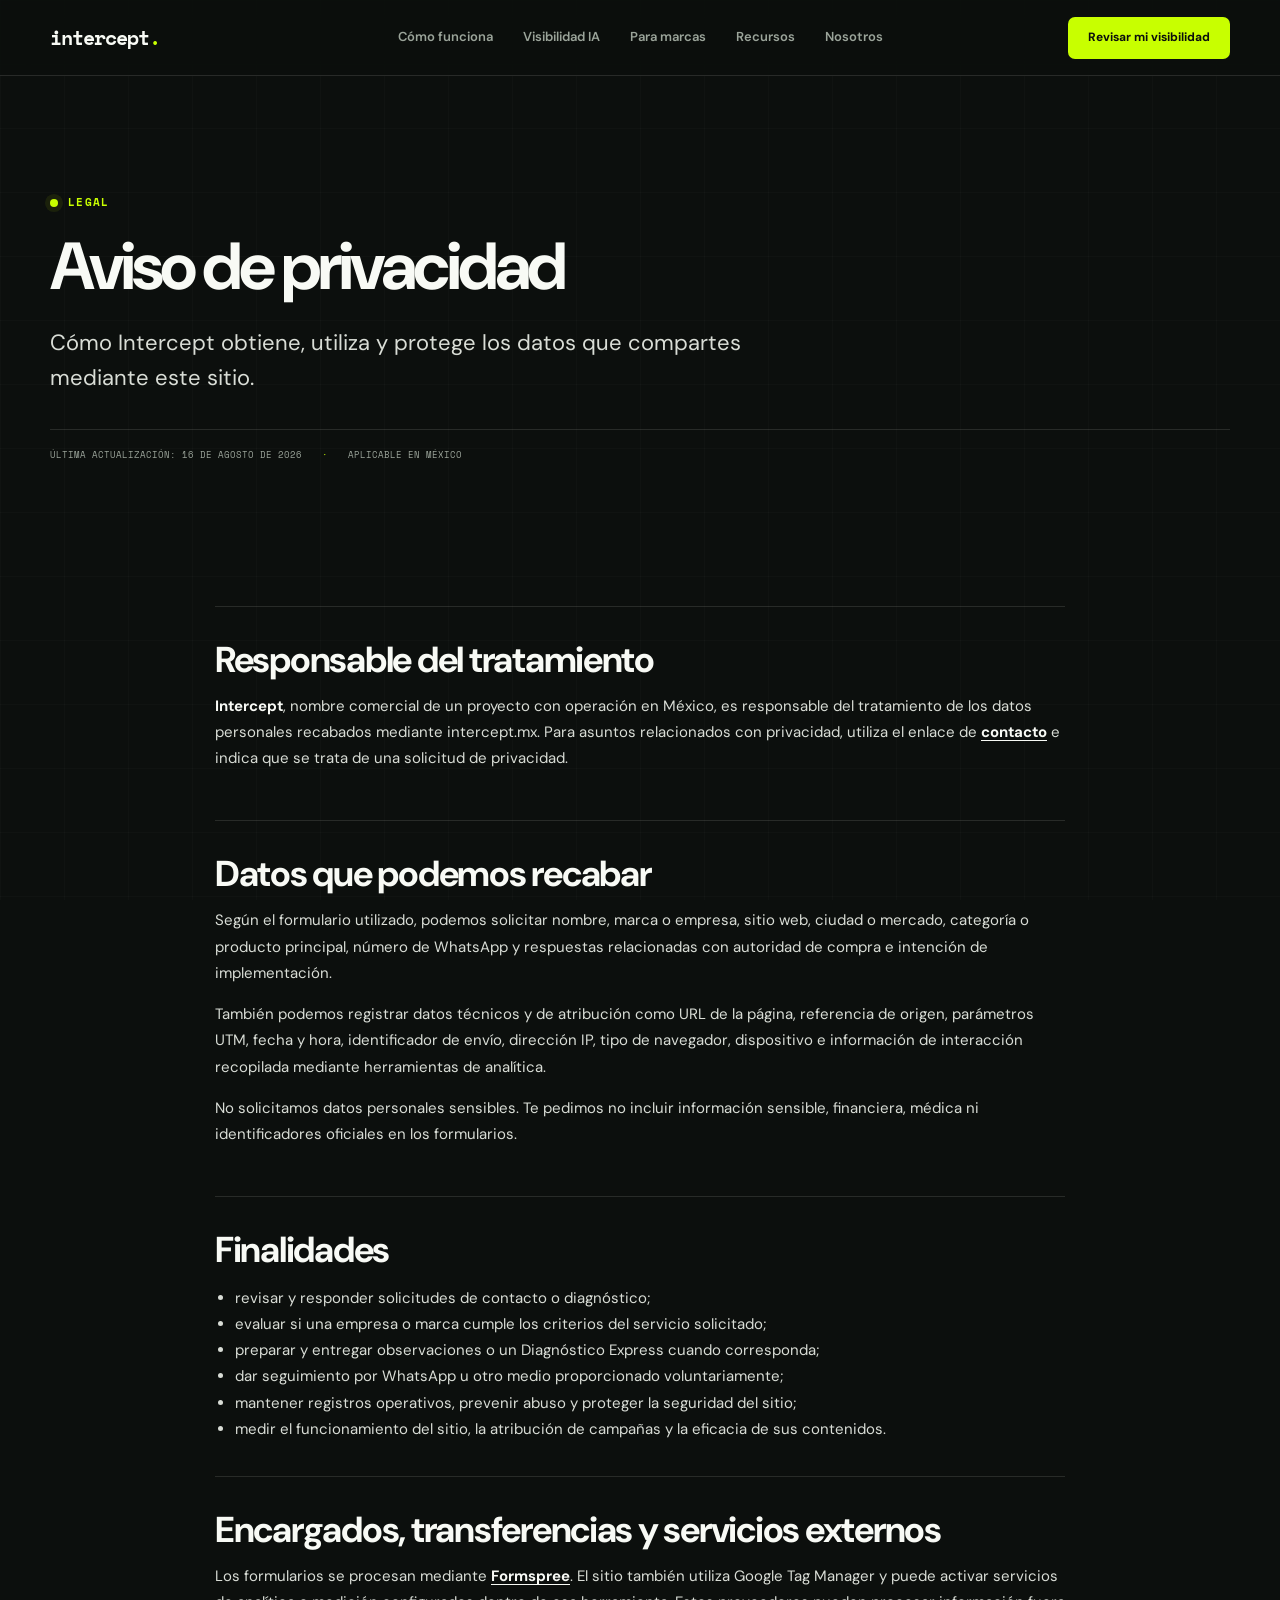
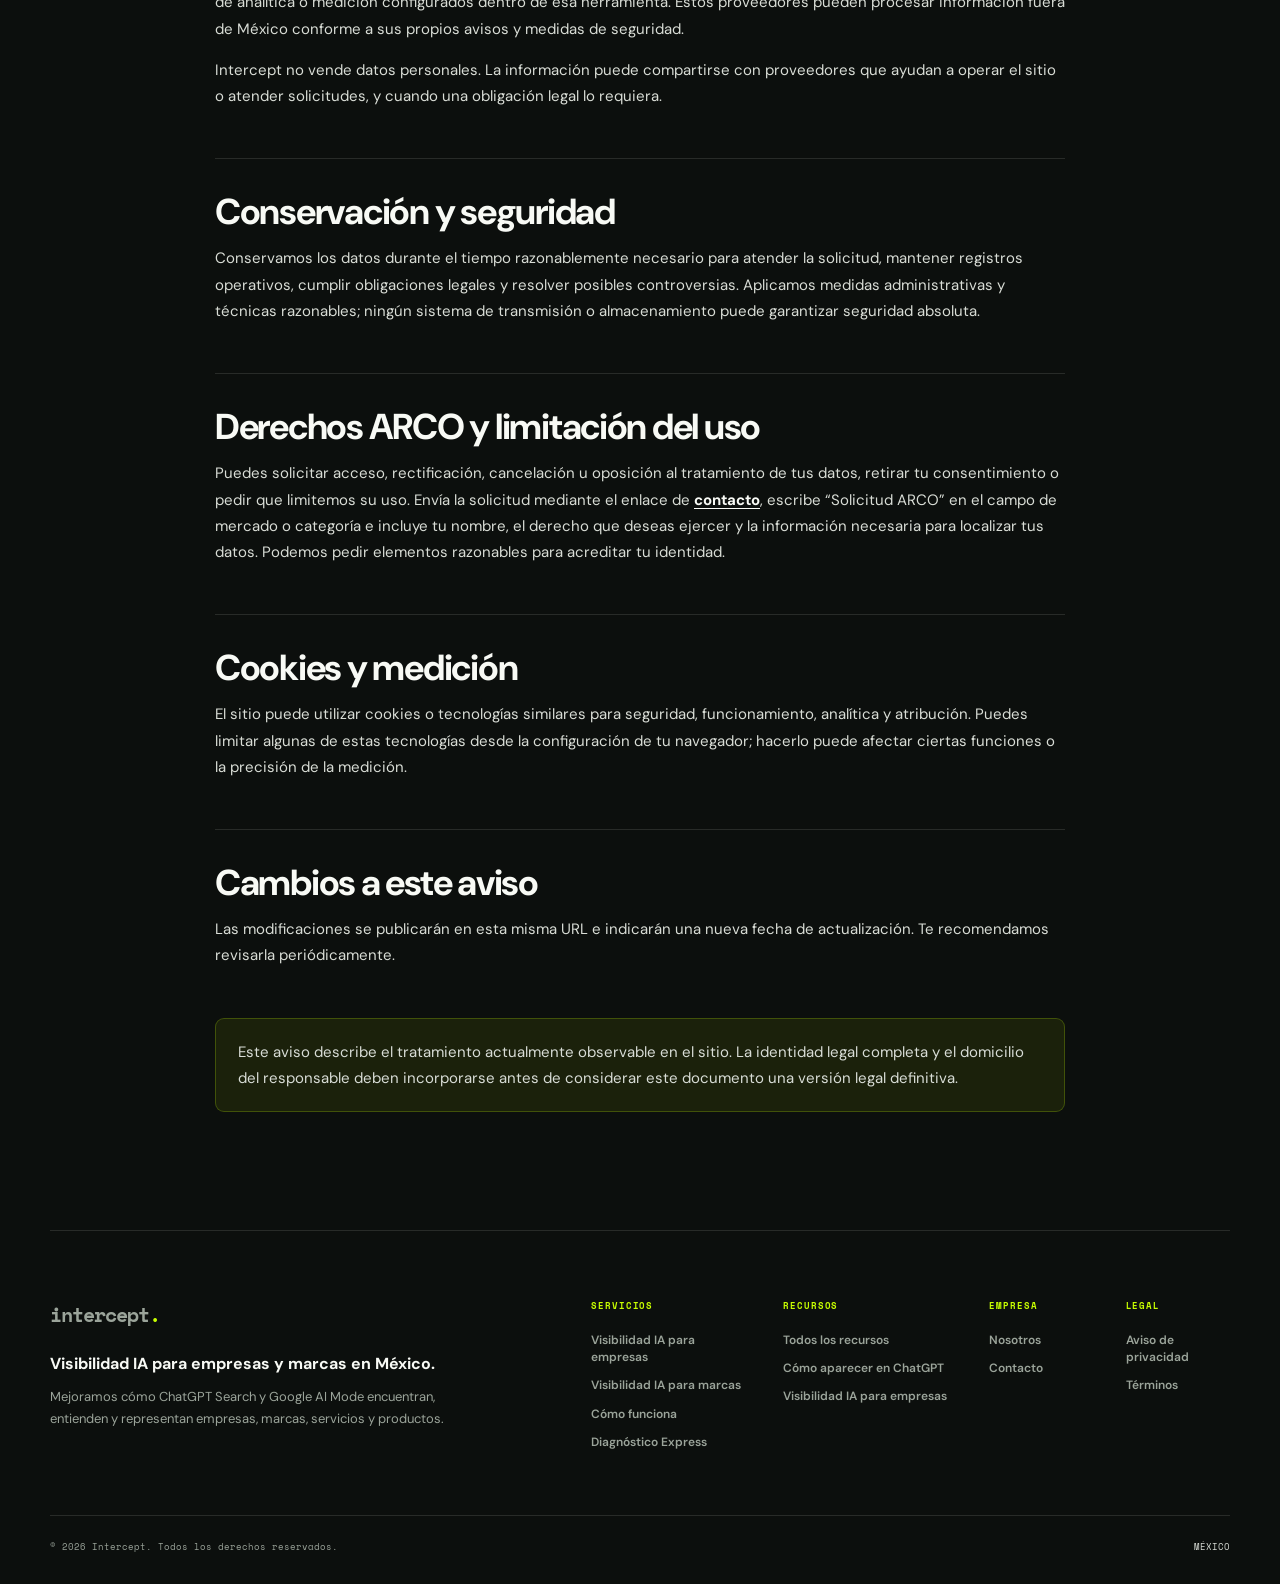
==== aviso-de-privacidad/index.html @ d2795ebd "Add Diagnóstico Express conversion flow" ====
<!doctype html>
<html lang="es-MX">
<head>
  <!-- Google Tag Manager -->
  <script>
    (function(w,d,s,l,i){w[l]=w[l]||[];w[l].push({'gtm.start':
    new Date().getTime(),event:'gtm.js'});var f=d.getElementsByTagName(s)[0],
    j=d.createElement(s),dl=l!='dataLayer'?'&l='+l:'';j.async=true;j.src=
    'https://www.googletagmanager.com/gtm.js?id='+i+dl;f.parentNode.insertBefore(j,f);
    })(window,document,'script','dataLayer','GTM-K83PTF3G');
  </script>
  <!-- End Google Tag Manager -->
  <meta charset="utf-8">
  <meta name="viewport" content="width=device-width, initial-scale=1">
  <meta name="theme-color" content="#0c0f0d">
  <meta name="description" content="Consulta el aviso de privacidad de Intercept y conoce cómo tratamos los datos enviados mediante este sitio web.">
  <meta name="robots" content="noindex,follow">
  <link rel="canonical" href="https://intercept.mx/aviso-de-privacidad/">
  <link rel="preconnect" href="https://fonts.googleapis.com">
  <link rel="preconnect" href="https://fonts.gstatic.com" crossorigin>
  <link href="https://fonts.googleapis.com/css2?family=DM+Sans:opsz,wght@9..40,400;9..40,500;9..40,600;9..40,700&amp;family=Space+Mono:wght@400;700&amp;display=swap" rel="stylesheet">
  <link rel="stylesheet" href="../styles.css">
  <link rel="stylesheet" href="../legal.css">
  <link rel="stylesheet" href="../footer.css">
  <title>Aviso de privacidad | Intercept</title>
</head>
<body>
  <noscript><iframe src="https://www.googletagmanager.com/ns.html?id=GTM-K83PTF3G" height="0" width="0" style="display:none;visibility:hidden"></iframe></noscript>
  <a class="skip-link" href="#contenido">Saltar al contenido</a>
  <header class="site-header" data-header>
    <a class="brand" href="/" aria-label="Intercept, ir al inicio">intercept<span>.</span></a>
    <nav class="site-nav" aria-label="Navegación principal"><a href="/como-funciona/">Cómo funciona</a><a href="/visibilidad-ia/">Visibilidad IA</a><a href="/visibilidad-ia-para-marcas/">Para marcas</a><a href="/recursos/">Recursos</a><a href="/nosotros/">Nosotros</a></nav>
    <a class="button button--accent button--small" href="/diagnostico-express/">Revisar mi visibilidad</a>
  </header>
  <main class="legal-main" id="contenido">
    <section class="section legal-hero">
      <p class="eyebrow"><span></span> Legal</p>
      <h1>Aviso de privacidad</h1>
      <p class="legal-hero__lead">Cómo Intercept obtiene, utiliza y protege los datos que compartes mediante este sitio.</p>
      <div class="legal-meta"><span>Última actualización: 16 de agosto de 2026</span><span>Aplicable en México</span></div>
    </section>
    <article class="section legal-body">
      <section>
        <h2>Responsable del tratamiento</h2>
        <p><strong>Intercept</strong>, nombre comercial de un proyecto con operación en México, es responsable del tratamiento de los datos personales recabados mediante intercept.mx. Para asuntos relacionados con privacidad, utiliza el enlace de <a href="/visibilidad-ia/#diagnostico-express">contacto</a> e indica que se trata de una solicitud de privacidad.</p>
      </section>
      <section>
        <h2>Datos que podemos recabar</h2>
        <p>Según el formulario utilizado, podemos solicitar nombre, marca o empresa, sitio web, ciudad o mercado, categoría o producto principal, número de WhatsApp y respuestas relacionadas con autoridad de compra e intención de implementación.</p>
        <p>También podemos registrar datos técnicos y de atribución como URL de la página, referencia de origen, parámetros UTM, fecha y hora, identificador de envío, dirección IP, tipo de navegador, dispositivo e información de interacción recopilada mediante herramientas de analítica.</p>
        <p>No solicitamos datos personales sensibles. Te pedimos no incluir información sensible, financiera, médica ni identificadores oficiales en los formularios.</p>
      </section>
      <section>
        <h2>Finalidades</h2>
        <ul>
          <li>revisar y responder solicitudes de contacto o diagnóstico;</li>
          <li>evaluar si una empresa o marca cumple los criterios del servicio solicitado;</li>
          <li>preparar y entregar observaciones o un Diagnóstico Express cuando corresponda;</li>
          <li>dar seguimiento por WhatsApp u otro medio proporcionado voluntariamente;</li>
          <li>mantener registros operativos, prevenir abuso y proteger la seguridad del sitio;</li>
          <li>medir el funcionamiento del sitio, la atribución de campañas y la eficacia de sus contenidos.</li>
        </ul>
      </section>
      <section>
        <h2>Encargados, transferencias y servicios externos</h2>
        <p>Los formularios se procesan mediante <a href="https://formspree.io/legal/privacy-policy/" target="_blank" rel="noopener">Formspree</a>. El sitio también utiliza Google Tag Manager y puede activar servicios de analítica o medición configurados dentro de esa herramienta. Estos proveedores pueden procesar información fuera de México conforme a sus propios avisos y medidas de seguridad.</p>
        <p>Intercept no vende datos personales. La información puede compartirse con proveedores que ayudan a operar el sitio o atender solicitudes, y cuando una obligación legal lo requiera.</p>
      </section>
      <section>
        <h2>Conservación y seguridad</h2>
        <p>Conservamos los datos durante el tiempo razonablemente necesario para atender la solicitud, mantener registros operativos, cumplir obligaciones legales y resolver posibles controversias. Aplicamos medidas administrativas y técnicas razonables; ningún sistema de transmisión o almacenamiento puede garantizar seguridad absoluta.</p>
      </section>
      <section>
        <h2>Derechos ARCO y limitación del uso</h2>
        <p>Puedes solicitar acceso, rectificación, cancelación u oposición al tratamiento de tus datos, retirar tu consentimiento o pedir que limitemos su uso. Envía la solicitud mediante el enlace de <a href="/visibilidad-ia/#diagnostico-express">contacto</a>, escribe “Solicitud ARCO” en el campo de mercado o categoría e incluye tu nombre, el derecho que deseas ejercer y la información necesaria para localizar tus datos. Podemos pedir elementos razonables para acreditar tu identidad.</p>
      </section>
      <section>
        <h2>Cookies y medición</h2>
        <p>El sitio puede utilizar cookies o tecnologías similares para seguridad, funcionamiento, analítica y atribución. Puedes limitar algunas de estas tecnologías desde la configuración de tu navegador; hacerlo puede afectar ciertas funciones o la precisión de la medición.</p>
      </section>
      <section>
        <h2>Cambios a este aviso</h2>
        <p>Las modificaciones se publicarán en esta misma URL e indicarán una nueva fecha de actualización. Te recomendamos revisarla periódicamente.</p>
      </section>
      <aside class="legal-callout"><p>Este aviso describe el tratamiento actualmente observable en el sitio. La identidad legal completa y el domicilio del responsable deben incorporarse antes de considerar este documento una versión legal definitiva.</p></aside>
    </article>
  </main>
  <footer class="global-footer">
    <div class="global-footer__main">
      <div class="global-footer__identity"><a class="brand" href="/" aria-label="Intercept, ir al inicio">intercept<span>.</span></a><strong>Visibilidad IA para empresas y marcas en México.</strong><p>Mejoramos cómo ChatGPT Search y Google AI Mode encuentran, entienden y representan empresas, marcas, servicios y productos.</p></div>
      <div class="global-footer__nav">
        <nav class="global-footer__group" aria-label="Servicios"><p>Servicios</p><a href="/visibilidad-ia/">Visibilidad IA para empresas</a><a href="/visibilidad-ia-para-marcas/">Visibilidad IA para marcas</a><a href="/como-funciona/">Cómo funciona</a><a href="/visibilidad-ia/#diagnostico-express">Diagnóstico Express</a></nav>
        <nav class="global-footer__group" aria-label="Recursos"><p>Recursos</p><a href="/recursos/">Todos los recursos</a><a href="/recursos/como-aparecer-en-chatgpt/">Cómo aparecer en ChatGPT</a><a href="/recursos/visibilidad-ia-para-empresas/">Visibilidad IA para empresas</a></nav>
        <nav class="global-footer__group" aria-label="Empresa"><p>Empresa</p><a href="/nosotros/">Nosotros</a><a href="/visibilidad-ia/#diagnostico-express">Contacto</a></nav>
        <nav class="global-footer__group" aria-label="Legal"><p>Legal</p><a href="/aviso-de-privacidad/" aria-current="page">Aviso de privacidad</a><a href="/terminos/">Términos</a></nav>
      </div>
    </div>
    <div class="global-footer__bottom"><p>© <span data-year>2026</span> Intercept. Todos los derechos reservados.</p><p class="global-footer__location">México</p></div>
  </footer>
  <script src="../script.js" defer></script>
</body>
</html>
---- styles.css ----
:root {
  --ink: #0c0f0d;
  --ink-soft: #111612;
  --panel: #171d18;
  --panel-raised: #1e261f;
  --paper: #f8faf5;
  --paper-dim: #d9ddd6;
  --paper-muted: #9ba49a;
  --acid: #c8ff00;
  --acid-hover: #d5ff38;
  --acid-wash: rgba(200, 255, 0, 0.08);
  --line: rgba(242, 244, 235, 0.12);
  --line-strong: rgba(242, 244, 235, 0.22);
  --font-sans: "DM Sans", system-ui, sans-serif;
  --font-mono: "Space Mono", ui-monospace, monospace;
  --container: 1180px;
  --radius: 16px;
}

*, *::before, *::after { box-sizing: border-box; }
html { scroll-behavior: smooth; scroll-padding-top: 90px; }
body { margin: 0; min-width: 320px; overflow-x: hidden; background: var(--ink); color: var(--paper); font-family: var(--font-sans); line-height: 1.6; }
body::before { position: fixed; z-index: -1; inset: 0; background-image: linear-gradient(rgba(255,255,255,.018) 1px, transparent 1px), linear-gradient(90deg, rgba(255,255,255,.018) 1px, transparent 1px); background-size: 64px 64px; content: ""; }
a { color: inherit; }
.skip-link { position: fixed; z-index: 1000; top: 12px; left: 12px; padding: 10px 14px; transform: translateY(-180%); border-radius: 6px; background: var(--acid); color: var(--ink); font-weight: 700; }
.skip-link:focus { transform: translateY(0); }
.site-header { position: sticky; z-index: 100; top: 0; display: grid; min-height: 76px; grid-template-columns: 1fr auto 1fr; align-items: center; gap: 28px; padding: 13px max(24px, calc((100vw - var(--container)) / 2)); border-bottom: 1px solid var(--line); background: rgba(12,15,13,.88); backdrop-filter: blur(18px); }
.brand { justify-self: start; font-family: var(--font-mono); font-size: 20px; font-weight: 700; letter-spacing: -.05em; text-decoration: none; }
.brand span { color: var(--acid); }
.site-nav { display: flex; align-items: center; gap: 30px; }
.site-nav a { color: var(--paper-muted); font-size: 13px; font-weight: 600; text-decoration: none; transition: color 160ms ease; }
.site-nav a:hover { color: var(--paper); }
.site-header > .button { justify-self: end; }
.section { width: min(var(--container), calc(100% - 48px)); margin: 0 auto; }
.hero { position: relative; display: grid; min-height: calc(100svh - 76px); grid-template-columns: minmax(0, 1.08fr) minmax(430px, .92fr); align-items: center; gap: clamp(52px, 7vw, 96px); padding-top: 80px; padding-bottom: 84px; }
.hero::before { position: absolute; z-index: -1; top: 2%; left: 48%; width: 540px; height: 540px; border-radius: 50%; background: radial-gradient(circle, rgba(200,255,0,.08), transparent 68%); content: ""; filter: blur(12px); }
.eyebrow { display: flex; align-items: center; gap: 10px; margin: 0 0 22px; color: var(--acid); font-family: var(--font-mono); font-size: 11px; font-weight: 700; letter-spacing: .12em; text-transform: uppercase; }
.eyebrow span { width: 8px; height: 8px; border-radius: 50%; background: var(--acid); box-shadow: 0 0 0 5px var(--acid-wash); }
h1 { max-width: 690px; margin: 0 0 26px; font-size: clamp(46px, 5.2vw, 72px); letter-spacing: -.06em; line-height: .98; text-wrap: balance; }
.hero__lead { max-width: 660px; margin: 0 0 34px; color: var(--paper-dim); font-size: clamp(18px, 1.7vw, 21px); line-height: 1.55; }
.hero__actions { display: flex; flex-wrap: wrap; gap: 12px; }
.button { display: inline-flex; min-height: 48px; align-items: center; justify-content: center; gap: 12px; padding: 12px 19px; border: 1px solid transparent; border-radius: 7px; font-size: 14px; font-weight: 700; line-height: 1.2; text-align: center; text-decoration: none; transition: transform 160ms ease, background-color 160ms ease, border-color 160ms ease; }
.button:hover { transform: translateY(-2px); }
.button--small { min-height: 42px; font-size: 12px; }
.button--large { min-height: 56px; padding: 15px 23px; }
.button--accent { background: var(--acid); color: var(--ink); }
.button--accent:hover { background: var(--acid-hover); }
.button--outline { border-color: var(--line-strong); color: var(--paper); }
.button--outline:hover { border-color: rgba(200,255,0,.52); }
.button:focus-visible, .site-nav a:focus-visible, .brand:focus-visible { outline: 3px solid var(--acid); outline-offset: 3px; }
.hero__meta { display: flex; flex-wrap: wrap; gap: 10px 18px; margin: 25px 0 0; color: var(--paper-muted); font-family: var(--font-mono); font-size: 11px; }
.hero__meta strong { color: var(--paper); }
.hero__meta span::before { margin-right: 18px; color: var(--acid); content: "·"; }
.ai-interface { position: relative; overflow: hidden; border: 1px solid var(--line-strong); border-radius: var(--radius); background: rgba(20,26,21,.96); box-shadow: 0 34px 90px rgba(0,0,0,.4); }
.ai-interface::after { position: absolute; inset: 0; border-radius: inherit; box-shadow: inset 0 1px 0 rgba(255,255,255,.04); content: ""; pointer-events: none; }
.ai-interface__bar, .ai-interface__footer { display: flex; align-items: center; border-color: var(--line); color: var(--paper-muted); font-family: var(--font-mono); font-size: 9px; letter-spacing: .08em; text-transform: uppercase; }
.ai-interface__bar { justify-content: space-between; padding: 15px 18px; border-bottom: 1px solid var(--line); }
.window-dots { display: flex; gap: 5px; }
.window-dots i { width: 6px; height: 6px; border-radius: 50%; background: #475048; }
.live-status { display: flex; align-items: center; gap: 6px; color: var(--acid); }
.live-status i { width: 6px; height: 6px; border-radius: 50%; background: var(--acid); animation: pulse 1.8s infinite; }
.ai-interface__body { padding: 22px; }
.query-row { display: grid; grid-template-columns: 34px 1fr; gap: 13px; align-items: start; padding: 17px; border: 1px solid var(--line); border-radius: 10px; background: #101411; }
.query-row p { margin: 0; color: var(--paper); font-size: 14px; font-weight: 500; line-height: 1.5; }
.query-icon { display: grid; width: 34px; height: 34px; place-items: center; border-radius: 50%; background: var(--acid); color: var(--ink); font-size: 20px; font-weight: 700; }
.thinking { display: flex; align-items: center; gap: 5px; min-height: 54px; padding: 0 4px; color: var(--paper-muted); }
.thinking span { width: 5px; height: 5px; border-radius: 50%; background: var(--acid); animation: dots 1.4s infinite; }
.thinking span:nth-child(2) { animation-delay: .15s; }
.thinking span:nth-child(3) { animation-delay: .3s; }
.thinking em { margin-left: 7px; font-family: var(--font-mono); font-size: 9px; font-style: normal; }
.answer-card { padding: 16px; border: 1px solid var(--line); border-radius: 10px; background: var(--panel-raised); }
.answer-label { margin: 0 0 12px; color: var(--paper-muted); font-family: var(--font-mono); font-size: 9px; letter-spacing: .1em; text-transform: uppercase; }
.business-result { display: grid; grid-template-columns: 24px 1fr auto; gap: 10px; align-items: center; padding: 12px 0; border-top: 1px solid var(--line); }
.business-result > span { color: var(--acid); font-family: var(--font-mono); font-size: 10px; }
.business-result strong, .business-result small { display: block; }
.business-result strong { font-size: 12px; }
.business-result small { margin-top: 2px; color: var(--paper-muted); font-size: 9px; }
.business-result b { padding: 4px 7px; border: 1px solid rgba(200,255,0,.22); border-radius: 4px; background: var(--acid-wash); color: var(--acid); font-family: var(--font-mono); font-size: 7px; letter-spacing: .04em; text-transform: uppercase; }
.business-result.is-muted { opacity: .46; }
.business-result.is-muted b { border-color: var(--line); background: transparent; color: var(--paper-muted); }
.ai-interface__footer { gap: 16px; padding: 13px 18px; border-top: 1px solid var(--line); }
.ai-interface__footer .scan-line { margin-left: auto; color: var(--acid); }
.site-footer { display: flex; width: min(var(--container), calc(100% - 48px)); align-items: center; justify-content: space-between; gap: 24px; margin: 0 auto; padding: 28px 0; border-top: 1px solid var(--line); color: var(--paper-muted); font-size: 12px; }
@keyframes pulse { 50% { opacity: .25; } }
@keyframes dots { 0%, 70%, 100% { transform: translateY(0); opacity: .35; } 35% { transform: translateY(-3px); opacity: 1; } }
@media (prefers-reduced-motion: reduce) { *, *::before, *::after { scroll-behavior: auto !important; animation-duration: .01ms !important; animation-iteration-count: 1 !important; } }
@media (max-width: 900px) { .site-header { grid-template-columns: 1fr auto; } .site-nav { display: none; } .hero { min-height: auto; grid-template-columns: 1fr; gap: 54px; padding-top: 68px; } .ai-interface { width: min(100%, 580px); } }
@media (max-width: 600px) { .site-header { min-height: 68px; padding-inline: 18px; } .site-header > .button { padding-inline: 12px; font-size: 10px; } .section { width: min(100% - 32px, var(--container)); } .hero { padding-top: 52px; padding-bottom: 64px; } h1 { font-size: clamp(42px, 13vw, 58px); } .hero__lead { font-size: 17px; } .hero__actions { display: grid; } .hero__actions .button { width: 100%; } .hero__meta { display: grid; gap: 7px; } .hero__meta span::before { margin-right: 10px; } .ai-interface__body { padding: 14px; } .business-result { grid-template-columns: 20px 1fr; } .business-result b { display: none; } .ai-interface__footer span:nth-child(2) { display: none; } .site-footer { width: calc(100% - 32px); align-items: flex-start; flex-direction: column; } }
@media (max-width: 600px) { .hero::before { left: 0; width: 340px; height: 340px; } }

/* Shared section system */
p, h2, h3, figure { margin-top: 0; }
h2, h3 { text-wrap: balance; }
h2 { margin-bottom: 22px; font-size: clamp(36px, 4.4vw, 60px); letter-spacing: -.055em; line-height: 1.03; }
h3 { margin-bottom: 12px; font-size: clamp(20px, 2vw, 27px); letter-spacing: -.035em; line-height: 1.12; }
strong { color: var(--paper); }
.site-header { transition: background-color 180ms ease, border-color 180ms ease; }
.site-header.is-scrolled { border-color: var(--line-strong); background: rgba(12,15,13,.97); }
.section:not(.hero) { position: relative; padding-top: 118px; padding-bottom: 118px; }
.section--border::before { position: absolute; z-index: -1; inset: 0 50%; width: 100vw; transform: translateX(-50%); border-top: 1px solid var(--line); border-bottom: 1px solid var(--line); background: var(--ink-soft); content: ""; }
.section-heading { max-width: 790px; margin-bottom: 56px; }
.section-heading > p:not(.kicker) { max-width: 700px; margin-bottom: 0; color: var(--paper-dim); font-size: 18px; line-height: 1.65; }
.section-heading--split { display: grid; max-width: none; grid-template-columns: minmax(0, 1.35fr) minmax(320px, .65fr); align-items: end; gap: clamp(48px, 9vw, 130px); }
.section-heading--split > p { padding-bottom: 8px; }
.kicker, .case-label, .interface-label { margin-bottom: 16px; color: var(--acid); font-family: var(--font-mono); font-size: 10px; font-weight: 700; letter-spacing: .12em; text-transform: uppercase; }
.section-note { display: flex; align-items: center; gap: 12px; margin: 30px 0 0; color: var(--paper-muted); font-family: var(--font-mono); font-size: 10px; }
.section-note span { color: var(--acid); font-size: 16px; }

/* Hero demo motion */
.typing-cursor { display: none; width: 1px; height: 18px; align-self: center; background: var(--acid); }
.ai-interface.is-animating .typing-cursor { display: block; animation: cursor 750ms step-end infinite; }
.ai-interface.is-animating .answer-card { visibility: hidden; opacity: 0; transform: translateY(8px); }
.ai-interface.is-typing .thinking { visibility: hidden; }
.ai-interface.is-complete .typing-cursor { display: none; }
.ai-interface.is-complete .thinking { visibility: hidden; }
.ai-interface.is-complete .answer-card { visibility: visible; opacity: 1; transform: none; transition: opacity 320ms ease, transform 320ms ease; }
.query-row { grid-template-columns: 34px 1fr auto; }
@keyframes cursor { 50% { opacity: 0; } }

/* Problem */
.problem-visual { display: grid; grid-template-columns: .84fr 1.16fr; gap: 18px; }
.prompt-cloud, .visibility-panel { min-height: 390px; border: 1px solid var(--line); border-radius: var(--radius); background: var(--panel); }
.prompt-cloud { display: flex; align-content: center; align-items: flex-start; flex-wrap: wrap; gap: 9px; padding: clamp(28px, 4vw, 50px); }
.prompt-cloud .interface-label { width: 100%; margin-bottom: 23px; }
.prompt-cloud > span { padding: 11px 13px; border: 1px solid var(--line-strong); border-radius: 7px; background: #101411; color: var(--paper-dim); font-size: 13px; line-height: 1.35; }
.prompt-cloud > span:nth-of-type(2), .prompt-cloud > span:nth-of-type(4) { border-color: rgba(200,255,0,.24); background: var(--acid-wash); color: var(--paper); }
.visibility-panel { overflow: hidden; }
.visibility-panel__header { display: flex; align-items: center; justify-content: space-between; gap: 20px; padding: 18px 22px; border-bottom: 1px solid var(--line); color: var(--paper-muted); font-family: var(--font-mono); font-size: 9px; letter-spacing: .08em; text-transform: uppercase; }
.visibility-panel__header span:last-child { color: var(--acid); }
.visibility-row { display: grid; min-height: 105px; grid-template-columns: 12px minmax(110px,.55fr) 1fr auto; align-items: center; gap: 18px; padding: 22px; border-bottom: 1px solid var(--line); }
.visibility-row:last-child { border-bottom: 0; }
.visibility-row strong { font-size: 15px; }
.visibility-row p { margin: 0; color: var(--paper-muted); font-size: 13px; }
.visibility-row small { color: var(--paper-muted); font-family: var(--font-mono); font-size: 9px; }
.signal { width: 8px; height: 8px; border-radius: 50%; }
.signal--off { background: #ff786b; box-shadow: 0 0 0 5px rgba(255,120,107,.08); }
.signal--warn { background: #f7c45b; box-shadow: 0 0 0 5px rgba(247,196,91,.08); }
.signal--on { background: var(--acid); box-shadow: 0 0 0 5px var(--acid-wash); }

/* Solutions */
.solutions-section { padding-top: 104px !important; }
.solution-grid { display: grid; grid-template-columns: repeat(2, minmax(0, 1fr)); gap: 18px; }
.solution-card { position: relative; display: flex; min-height: 560px; flex-direction: column; overflow: hidden; padding: clamp(28px, 4vw, 46px); border: 1px solid var(--line-strong); border-radius: var(--radius); background: var(--panel); box-shadow: 0 18px 55px rgba(0,0,0,.18); }
.solution-card::after { position: absolute; z-index: 0; right: -130px; bottom: -160px; width: 360px; height: 360px; border-radius: 50%; background: radial-gradient(circle, rgba(200,255,0,.055), transparent 68%); content: ""; pointer-events: none; }
.solution-card--brands { background: linear-gradient(145deg, rgba(200,255,0,.035), transparent 42%), var(--panel); }
.solution-card > * { position: relative; z-index: 1; }
.solution-card__top { display: flex; align-items: center; justify-content: space-between; gap: 20px; margin-bottom: 58px; padding-bottom: 18px; border-bottom: 1px solid var(--line); color: var(--acid); font-family: var(--font-mono); font-size: 9px; letter-spacing: .1em; text-transform: uppercase; }
.solution-card__top p { margin: 0; }
.solution-card h3 { max-width: 500px; font-size: clamp(25px, 2.8vw, 36px); }
.solution-card > p { max-width: 530px; margin-bottom: 25px; color: var(--paper-dim); font-size: 14px; }
.solution-card ul { display: flex; flex-wrap: wrap; gap: 8px; margin: 0 0 32px; padding: 0; list-style: none; }
.solution-card li { padding: 7px 10px; border: 1px solid var(--line); border-radius: 5px; background: #101411; color: var(--paper-muted); font-family: var(--font-mono); font-size: 9px; }
.solution-card .button { width: fit-content; margin-top: auto; }

/* Method */
.method-section .section-heading { max-width: 800px; }
.process-grid { display: grid; grid-template-columns: repeat(4, 1fr); margin: 0; padding: 0; list-style: none; }
.process-card { min-height: 280px; padding: 0 26px 10px; border-left: 1px solid var(--line); }
.process-card:first-child { padding-left: 0; border-left: 0; }
.process-card:last-child { padding-right: 0; }
.process-card > div { display: flex; align-items: center; height: 42px; margin-bottom: 40px; }
.process-card > div span { display: grid; flex: none; width: 42px; height: 42px; place-items: center; border: 1px solid var(--acid); border-radius: 50%; color: var(--acid); font-family: var(--font-mono); font-size: 10px; }
.process-card > div i { width: calc(100% + 26px); height: 1px; margin-left: 12px; background: linear-gradient(90deg, var(--acid), var(--line)); }
.process-card h3 { font-size: 23px; }
.process-card p { margin: 0; color: var(--paper-muted); font-size: 14px; }

/* Offer */
.offer-section::after { position: absolute; z-index: -1; top: 0; right: 50%; width: 100vw; height: 100%; transform: translateX(50%); background: radial-gradient(circle at 20% 50%, rgba(200,255,0,.055), transparent 34%); content: ""; }
.offer-shell { display: grid; grid-template-columns: minmax(330px,.78fr) minmax(480px,1.22fr); gap: clamp(50px, 9vw, 120px); }
.offer-intro { align-self: start; }
.offer-intro h2 { font-size: clamp(47px, 5.5vw, 72px); }
.offer-intro > p:not(.kicker):not(.offer-duration) { max-width: 500px; color: var(--paper-dim); font-size: 17px; }
.offer-price { display: flex; align-items: end; gap: 13px; margin: 38px 0 4px; }
.offer-price strong { font-size: clamp(45px, 5vw, 66px); letter-spacing: -.06em; line-height: 1; }
.offer-price span { padding-bottom: 8px; color: var(--paper-muted); font-family: var(--font-mono); font-size: 10px; }
.offer-duration { margin-bottom: 30px; color: var(--paper-muted); font-family: var(--font-mono); font-size: 10px; }
.offer-duration span { color: var(--paper); font-weight: 700; }
.deliverables { overflow: hidden; border: 1px solid var(--line-strong); border-radius: var(--radius); background: rgba(23,29,24,.88); }
.deliverables__top { display: flex; align-items: center; justify-content: space-between; padding: 17px 21px; border-bottom: 1px solid var(--line); font-family: var(--font-mono); font-size: 9px; letter-spacing: .1em; text-transform: uppercase; }
.deliverables__top p { margin: 0; color: var(--paper-muted); }
.deliverables__top span { color: var(--acid); }
.deliverables ul { margin: 0; padding: 0 22px; list-style: none; }
.deliverables li { display: grid; grid-template-columns: 30px 1fr; gap: 12px; padding: 18px 0; border-bottom: 1px solid var(--line); }
.deliverables li > span { color: var(--acid); font-family: var(--font-mono); font-size: 9px; }
.deliverables li strong, .deliverables li small { display: block; }
.deliverables li strong { margin-bottom: 3px; font-size: 14px; }
.deliverables li small { color: var(--paper-muted); font-size: 11px; line-height: 1.5; }
.retest-note { display: flex; gap: 13px; align-items: center; padding: 18px 22px; background: var(--acid-wash); }
.retest-note > span { display: grid; flex: none; width: 25px; height: 25px; place-items: center; border: 1px solid rgba(200,255,0,.35); border-radius: 50%; color: var(--acid); }
.retest-note p { margin: 0; color: var(--paper-dim); font-size: 11px; }
.boundary-note { max-width: 950px; margin: 30px auto 0; color: var(--paper-muted); font-family: var(--font-mono); font-size: 10px; line-height: 1.7; text-align: center; }

/* Case studies */
.case-list { display: grid; gap: 88px; }
.case-study { display: grid; gap: 0; }
.case-study__visual { overflow: hidden; margin: 0; border: 1px solid var(--line-strong); border-bottom: 0; border-radius: var(--radius) var(--radius) 0 0; background: var(--panel); box-shadow: 0 24px 60px rgba(0,0,0,.22); }
.case-study__image-link { display: block; overflow: hidden; background: #fff; cursor: zoom-in; }
.case-study__image-link:focus-visible { position: relative; z-index: 1; outline: 3px solid var(--acid); outline-offset: -5px; }
.case-study__visual img { display: block; width: 100%; height: auto; transition: transform 300ms ease; }
.case-study__image-link:hover img { transform: scale(1.008); }
.case-study__visual figcaption { display: flex; align-items: center; gap: 12px; padding: 15px 18px; color: var(--paper-muted); font-family: var(--font-mono); font-size: 9px; text-transform: uppercase; }
.case-study__visual figcaption span { color: var(--acid); }
.case-study__copy { display: grid; grid-template-columns: repeat(3, 1fr); border-right: 1px solid var(--line); border-bottom: 1px solid var(--line); border-left: 1px solid var(--line); border-radius: 0 0 var(--radius) var(--radius); }
.case-study__copy > div { min-height: 180px; padding: 25px 28px; border-right: 1px solid var(--line); }
.case-study__copy > div:last-child { border-right: 0; }
.case-study__copy p:last-child { margin: 0; color: var(--paper-dim); font-size: 14px; }
.case-label { margin-bottom: 7px; font-size: 9px; }

/* Principles */
.principles-grid { display: grid; grid-template-columns: repeat(3,1fr); border-top: 1px solid var(--line); border-left: 1px solid var(--line); }
.principles-grid article { min-height: 210px; padding: 28px; border-right: 1px solid var(--line); border-bottom: 1px solid var(--line); }
.principles-grid span { color: var(--acid); font-family: var(--font-mono); font-size: 9px; }
.principles-grid h3 { margin-top: 32px; font-size: 20px; }
.principles-grid p { margin: 0; color: var(--paper-muted); font-size: 13px; }

/* Fit */
.fit-layout { display: grid; grid-template-columns: minmax(0,.92fr) minmax(430px,1.08fr); gap: clamp(55px, 10vw, 130px); }
.fit-layout .section-heading { margin-bottom: 0; }
.fit-check { display: flex; gap: 13px; margin-top: 30px; padding: 18px; border: 1px solid rgba(200,255,0,.2); border-radius: 9px; background: var(--acid-wash); }
.fit-check > span { color: var(--acid); }
.fit-check p { margin: 0; color: var(--paper-dim); font-size: 12px; }
.industry-list { border-top: 1px solid var(--line-strong); }
.industry-list > span { display: flex; min-height: 65px; align-items: center; justify-content: space-between; gap: 20px; border-bottom: 1px solid var(--line); color: var(--paper-dim); font-size: 17px; }
.industry-list i { color: var(--acid); font-family: var(--font-mono); font-size: 9px; font-style: normal; }
.industry-route { display: flex; min-height: 82px; align-items: center; justify-content: space-between; gap: 20px; padding: 14px 0; border-bottom: 1px solid var(--line); color: var(--acid); font-size: 13px; font-weight: 700; line-height: 1.4; text-decoration: none; }
.industry-route:hover { color: var(--paper); }
.industry-route:focus-visible { outline: 3px solid var(--acid); outline-offset: 4px; }

/* FAQ */
.faq-layout { display: grid; grid-template-columns: minmax(0,.7fr) minmax(480px,1.3fr); gap: clamp(60px, 10vw, 140px); }
.faq-layout .section-heading { position: sticky; top: 120px; align-self: start; margin: 0; }
.faq-list { border-top: 1px solid var(--line-strong); }
.faq-list details { border-bottom: 1px solid var(--line); }
.faq-list summary { display: flex; min-height: 83px; align-items: center; justify-content: space-between; gap: 30px; padding: 20px 0; cursor: pointer; font-size: 16px; font-weight: 600; list-style: none; }
.faq-list summary::-webkit-details-marker { display: none; }
.faq-list summary span { display: grid; flex: none; width: 27px; height: 27px; place-items: center; border: 1px solid var(--line-strong); border-radius: 50%; color: var(--acid); font-family: var(--font-mono); font-size: 13px; transition: transform 180ms ease; }
.faq-list details[open] summary span { transform: rotate(45deg); }
.faq-list details > div { padding: 0 50px 24px 0; }
.faq-list details p { margin: 0; color: var(--paper-muted); font-size: 14px; }
.faq-list summary:focus-visible { outline: 3px solid var(--acid); outline-offset: 4px; }

/* Closing */
.final-cta { position: relative; display: grid; min-height: 590px; place-items: center; overflow: hidden; border-top: 1px solid rgba(12,15,13,.15); background: var(--acid); color: var(--ink); text-align: center; }
.final-cta__grid { position: absolute; inset: 0; opacity: .12; background-image: linear-gradient(var(--ink) 1px, transparent 1px), linear-gradient(90deg, var(--ink) 1px, transparent 1px); background-size: 64px 64px; mask-image: linear-gradient(to bottom, transparent, black 20%, black 80%, transparent); }
.final-cta__content { position: relative; width: min(850px, calc(100% - 40px)); padding: 100px 0; }
.final-cta .kicker { color: var(--ink); }
.final-cta h2 { margin-inline: auto; font-size: clamp(44px, 6vw, 76px); }
.final-cta p:not(.kicker) { max-width: 620px; margin: 0 auto 29px; font-size: 18px; }
.button--dark { background: var(--ink); color: var(--paper); }
.button--dark:hover { background: #202621; }
.final-cta small { display: block; margin-top: 17px; font-family: var(--font-mono); font-size: 9px; }

/* Progressive reveal */
.reveal { transition: opacity 500ms ease, transform 500ms ease; }
.js .reveal:not(.is-visible) { opacity: 0; transform: translateY(22px); }

@media (max-width: 1000px) {
  .section-heading--split { grid-template-columns: 1fr; align-items: start; gap: 15px; }
  .problem-visual, .offer-shell, .fit-layout, .faq-layout { grid-template-columns: 1fr; }
  .prompt-cloud, .visibility-panel { min-height: auto; }
  .process-grid { grid-template-columns: repeat(2,1fr); gap: 50px 0; }
  .process-card:nth-child(3) { padding-left: 0; border-left: 0; }
  .case-study__copy { grid-template-columns: 1fr; }
  .case-study__copy > div { min-height: auto; border-right: 0; border-bottom: 1px solid var(--line); }
  .case-study__copy > div:last-child { border-bottom: 0; }
  .principles-grid { grid-template-columns: repeat(2,1fr); }
  .faq-layout .section-heading { position: static; }
}

@media (max-width: 720px) {
  .section:not(.hero) { padding-top: 82px; padding-bottom: 82px; }
  .section-heading { margin-bottom: 38px; }
  .section-heading > p:not(.kicker) { font-size: 16px; }
  .problem-visual { gap: 12px; }
  .solution-grid { grid-template-columns: 1fr; }
  .solution-card { min-height: auto; padding: 28px 21px; }
  .solution-card__top { margin-bottom: 40px; }
  .solution-card .button { width: 100%; margin-top: 8px; }
  .prompt-cloud { padding: 27px 20px; }
  .visibility-panel__header span:last-child { display: none; }
  .visibility-row { grid-template-columns: 12px 1fr auto; gap: 13px; padding: 18px; }
  .visibility-row p { grid-column: 2 / 4; }
  .process-grid { grid-template-columns: 1fr; gap: 0; }
  .process-card, .process-card:nth-child(3) { display: grid; min-height: auto; grid-template-columns: 44px 1fr; gap: 0 16px; padding: 0 0 34px; border-left: 0; }
  .process-card > div { grid-row: 1 / 3; height: 100%; align-items: flex-start; margin: 0; flex-direction: column; }
  .process-card > div i { width: 1px; height: 100%; margin: 10px 0 0 21px; background: linear-gradient(var(--acid), var(--line)); }
  .process-card h3 { margin: 7px 0 8px; }
  .offer-shell { gap: 45px; }
  .offer-price strong { font-size: 49px; }
  .deliverables { border-radius: 11px; }
  .case-list { gap: 66px; }
  .case-study__visual { border-radius: 11px 11px 0 0; }
  .case-study__copy > div { padding: 21px 19px; }
  .principles-grid { grid-template-columns: 1fr; }
  .principles-grid article { min-height: auto; }
  .industry-list > span { font-size: 15px; }
  .faq-list summary { min-height: 76px; font-size: 15px; }
  .final-cta { min-height: 540px; }
}

@media (max-width: 430px) {
  .site-header > .button { max-width: 145px; }
  .hero__meta strong { display: block; }
  .hero__meta span::before { display: none; }
  .query-row p { font-size: 12px; }
  .thinking em { overflow: hidden; max-width: 210px; white-space: nowrap; text-overflow: ellipsis; }
  .offer-intro .button { width: 100%; }
  .deliverables__top span { display: none; }
  .retest-note { align-items: flex-start; }
}
---- legal.css ----
.legal-main { min-height: 70svh; }
.legal-hero { padding-top: clamp(75px, 10vw, 125px); padding-bottom: 58px; }
.legal-hero h1 { max-width: 950px; }
.legal-hero__lead { max-width: 760px; margin: 0; color: var(--paper-dim); font-size: clamp(18px, 2vw, 22px); }
.legal-meta { display: flex; flex-wrap: wrap; gap: 9px 20px; margin: 34px 0 0; padding-top: 18px; border-top: 1px solid var(--line); color: var(--paper-muted); font-family: var(--font-mono); font-size: 9px; text-transform: uppercase; }
.legal-meta span + span::before { margin-right: 20px; color: var(--acid); content: "·"; }
.legal-body { max-width: 850px; padding-top: 25px !important; }
.legal-body section { padding: 34px 0; border-top: 1px solid var(--line); }
.legal-body h2 { margin-bottom: 15px; font-size: clamp(25px, 3vw, 36px); letter-spacing: -.035em; }
.legal-body p, .legal-body li { color: var(--paper-dim); font-size: 15px; line-height: 1.75; }
.legal-body ul { margin: 16px 0 0; padding-left: 20px; }
.legal-body a { color: var(--paper); font-weight: 700; text-underline-offset: 3px; }
.legal-callout { padding: 20px 22px; border: 1px solid rgba(200,255,0,.22); border-radius: 9px; background: var(--acid-wash); }
.legal-callout p { margin: 0; }
@media (max-width: 600px) { .legal-hero { padding-top: 60px; } .legal-body p, .legal-body li { font-size: 14px; } .legal-meta { display: grid; } .legal-meta span + span::before { content: none; } }
---- footer.css ----
.global-footer {
  position: relative;
  width: min(var(--container), calc(100% - 48px));
  margin: 0 auto;
  padding: 68px 0 30px;
  border-top: 1px solid var(--line);
  color: var(--paper-muted);
}

.global-footer__main {
  display: grid;
  grid-template-columns: minmax(270px, .8fr) minmax(620px, 1.2fr);
  gap: clamp(55px, 9vw, 120px);
  padding-bottom: 52px;
}

.global-footer__identity .brand {
  display: inline-block;
  margin-bottom: 21px;
}

.global-footer__identity > strong {
  display: block;
  max-width: 390px;
  margin-bottom: 11px;
  color: var(--paper);
  font-size: 16px;
  line-height: 1.45;
}

.global-footer__identity > p {
  max-width: 430px;
  margin: 0;
  color: var(--paper-muted);
  font-size: 13px;
  line-height: 1.7;
}

.global-footer__nav {
  display: grid;
  grid-template-columns: 1.15fr 1.25fr .75fr .75fr;
  gap: 32px;
}

.global-footer__group > p {
  margin: 0 0 18px;
  color: var(--acid);
  font-family: var(--font-mono);
  font-size: 9px;
  font-weight: 700;
  letter-spacing: .1em;
  text-transform: uppercase;
}

.global-footer__group a {
  display: block;
  width: fit-content;
  margin: 0 0 11px;
  color: var(--paper-muted);
  font-size: 12px;
  font-weight: 600;
  line-height: 1.45;
  text-decoration: none;
  transition: color 160ms ease;
}

.global-footer__group a:hover { color: var(--paper); }
.global-footer__group a:focus-visible { outline: 3px solid var(--acid); outline-offset: 4px; }

.global-footer__bottom {
  display: flex;
  align-items: center;
  justify-content: space-between;
  gap: 24px;
  padding-top: 24px;
  border-top: 1px solid var(--line);
  color: var(--paper-muted);
  font-family: var(--font-mono);
  font-size: 9px;
}

.global-footer__bottom p { margin: 0; }
.global-footer__location { color: var(--paper-dim); text-transform: uppercase; }

@media (max-width: 1050px) {
  .global-footer__main { grid-template-columns: 1fr; }
  .global-footer__identity > p { max-width: 620px; }
}

@media (max-width: 720px) {
  .global-footer { width: calc(100% - 32px); padding-top: 52px; }
  .global-footer__main { gap: 45px; padding-bottom: 40px; }
  .global-footer__nav { grid-template-columns: repeat(2, minmax(0, 1fr)); gap: 35px 24px; }
  .global-footer__bottom { align-items: flex-start; flex-direction: column; gap: 8px; }
}
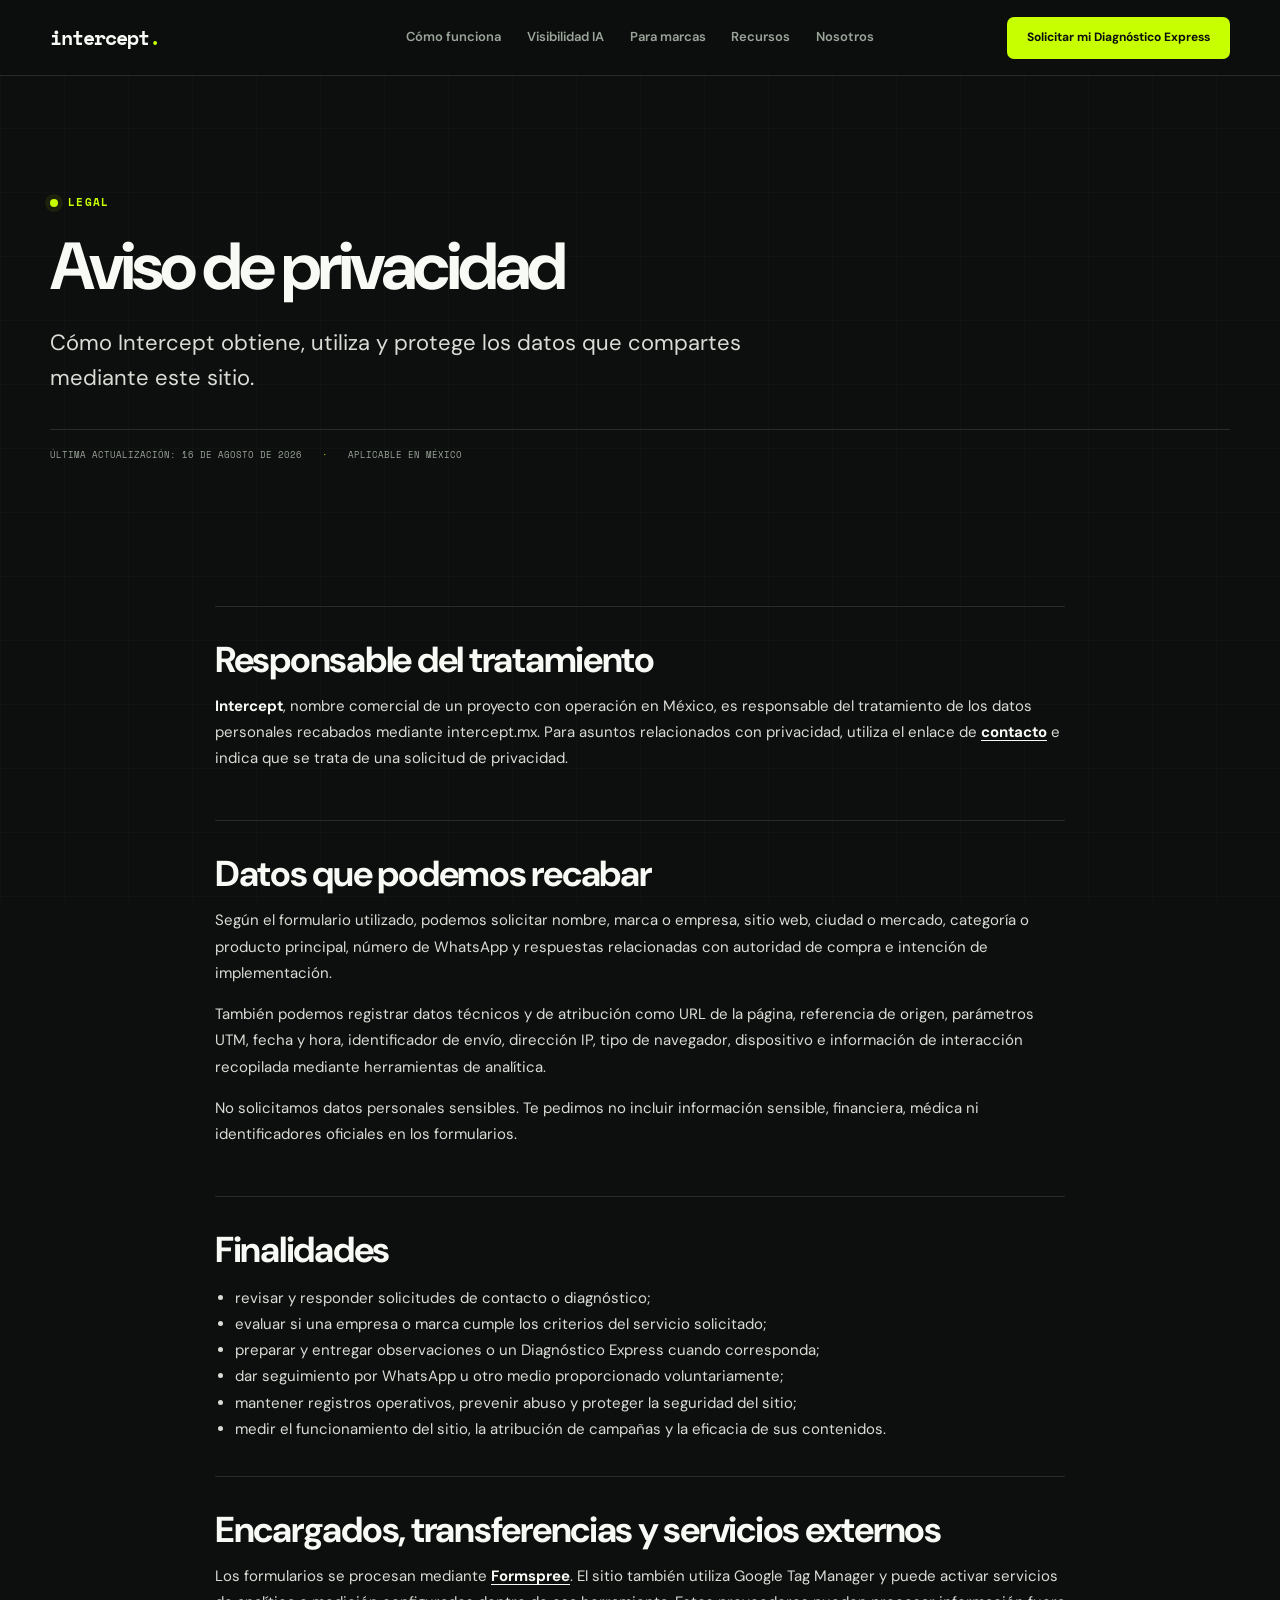
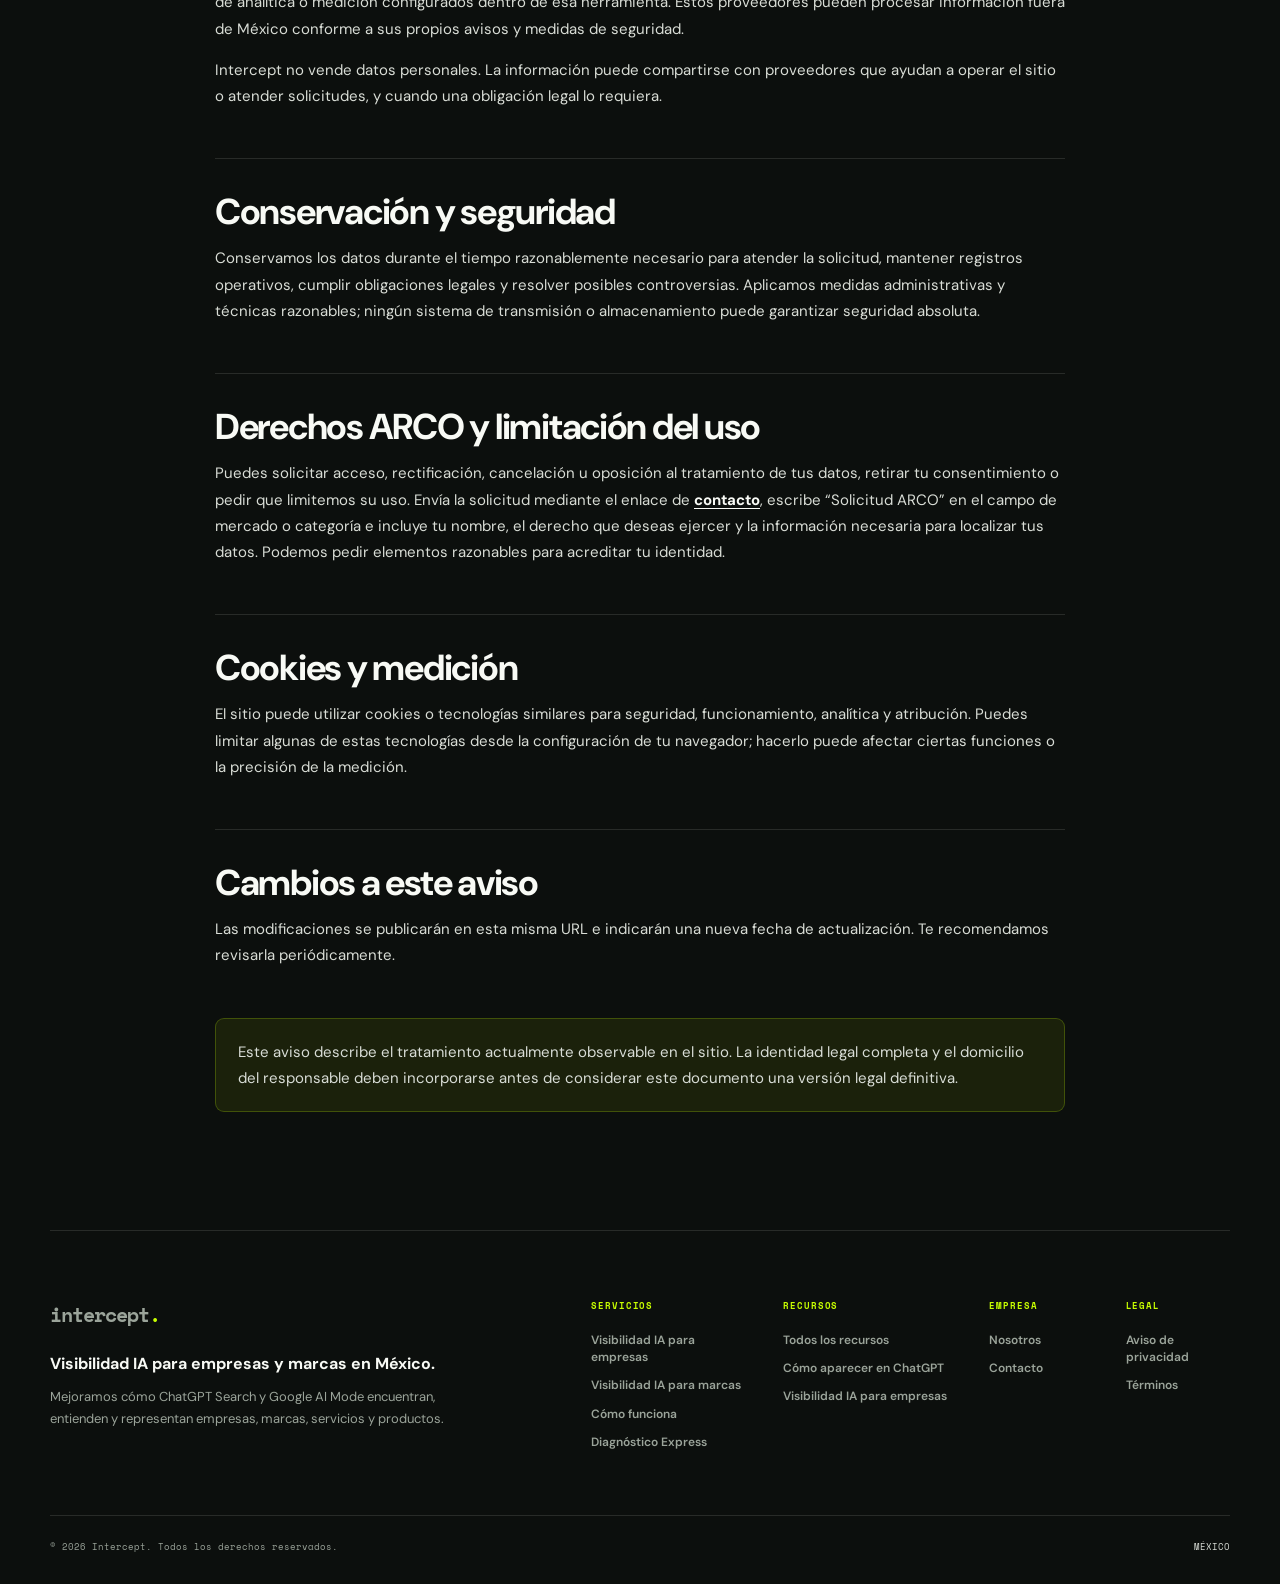
==== commit 62ddb296: "Standardize site navigation" ====
--- a/aviso-de-privacidad/index.html
+++ b/aviso-de-privacidad/index.html
@@ -21,16 +21,20 @@
   <link href="https://fonts.googleapis.com/css2?family=DM+Sans:opsz,wght@9..40,400;9..40,500;9..40,600;9..40,700&amp;family=Space+Mono:wght@400;700&amp;display=swap" rel="stylesheet">
   <link rel="stylesheet" href="../styles.css">
   <link rel="stylesheet" href="../legal.css">
+  <link rel="stylesheet" href="../navigation.css">
   <link rel="stylesheet" href="../footer.css">
   <title>Aviso de privacidad | Intercept</title>
 </head>
 <body>
   <noscript><iframe src="https://www.googletagmanager.com/ns.html?id=GTM-K83PTF3G" height="0" width="0" style="display:none;visibility:hidden"></iframe></noscript>
   <a class="skip-link" href="#contenido">Saltar al contenido</a>
-  <header class="site-header" data-header>
+  <header class="site-header" data-header data-site-header>
     <a class="brand" href="/" aria-label="Intercept, ir al inicio">intercept<span>.</span></a>
-    <nav class="site-nav" aria-label="Navegación principal"><a href="/como-funciona/">Cómo funciona</a><a href="/visibilidad-ia/">Visibilidad IA</a><a href="/visibilidad-ia-para-marcas/">Para marcas</a><a href="/recursos/">Recursos</a><a href="/nosotros/">Nosotros</a></nav>
-    <a class="button button--accent button--small" href="/diagnostico-express/">Revisar mi visibilidad</a>
+    <button class="nav-toggle" type="button" aria-expanded="false" aria-controls="primary-navigation" aria-label="Abrir menú" data-nav-toggle><span data-nav-label>Menú</span><span class="nav-toggle__icon" aria-hidden="true"></span></button>
+    <div class="nav-panel" id="primary-navigation" data-nav-panel>
+      <nav class="site-nav" aria-label="Navegación principal"><a href="/como-funciona/">Cómo funciona</a><a href="/visibilidad-ia/">Visibilidad IA</a><a href="/visibilidad-ia-para-marcas/">Para marcas</a><a href="/recursos/">Recursos</a><a href="/nosotros/">Nosotros</a></nav>
+      <a class="button button--accent button--small nav-cta" href="/diagnostico-express/" data-cta-location="header">Solicitar mi Diagnóstico Express</a>
+    </div>
   </header>
   <main class="legal-main" id="contenido">
     <section class="section legal-hero">
@@ -97,6 +101,7 @@
     </div>
     <div class="global-footer__bottom"><p>© <span data-year>2026</span> Intercept. Todos los derechos reservados.</p><p class="global-footer__location">México</p></div>
   </footer>
+  <script src="../navigation.js" defer></script>
   <script src="../script.js" defer></script>
 </body>
 </html>
--- a/navigation.css
+++ b/navigation.css
@@ -0,0 +1,228 @@
+/* Shared Intercept navigation. Loaded after page styles to normalize legacy headers. */
+.site-header {
+  position: sticky !important;
+  z-index: 100;
+  top: 0;
+  display: grid !important;
+  min-height: 76px;
+  grid-template-columns: 1fr auto 1fr !important;
+  align-items: center;
+  gap: 28px;
+  padding: 13px max(24px, calc((100vw - var(--container)) / 2));
+  border-bottom: 1px solid var(--line);
+  background: rgba(12, 15, 13, .9);
+  backdrop-filter: blur(18px);
+  transition: background-color 180ms ease, border-color 180ms ease;
+}
+
+.site-header.is-scrolled,
+.site-header.nav-open {
+  border-color: var(--line-strong);
+  background: rgba(12, 15, 13, .98);
+}
+
+.site-header > .brand {
+  justify-self: start;
+}
+
+.nav-panel {
+  display: contents;
+}
+
+.site-header .site-nav {
+  display: flex !important;
+  align-items: center;
+  justify-self: center;
+  gap: clamp(18px, 2vw, 30px);
+}
+
+.site-header .site-nav a {
+  position: relative;
+  color: var(--paper-muted);
+  font-size: 13px;
+  font-weight: 600;
+  line-height: 1.4;
+  text-decoration: none;
+  white-space: nowrap;
+  transition: color 160ms ease;
+}
+
+.site-header .site-nav a:hover,
+.site-header .site-nav a[aria-current="page"] {
+  color: var(--paper);
+}
+
+.site-header .site-nav a[aria-current="page"]::after {
+  position: absolute;
+  right: 0;
+  bottom: -8px;
+  left: 0;
+  height: 1px;
+  background: var(--acid);
+  content: "";
+}
+
+.site-header .nav-cta {
+  display: inline-flex !important;
+  max-width: none !important;
+  justify-self: end;
+  white-space: nowrap;
+}
+
+.nav-toggle {
+  display: none;
+  min-height: 44px;
+  align-items: center;
+  justify-content: center;
+  gap: 10px;
+  padding: 9px 12px;
+  border: 1px solid var(--line-strong);
+  border-radius: 7px;
+  background: var(--panel, #1a211b);
+  color: var(--paper);
+  cursor: pointer;
+  font-family: var(--font-sans);
+  font-size: 12px;
+  font-weight: 700;
+}
+
+.nav-toggle__icon {
+  position: relative;
+  display: block;
+  width: 18px;
+  height: 12px;
+}
+
+.nav-toggle__icon::before,
+.nav-toggle__icon::after {
+  position: absolute;
+  left: 0;
+  width: 18px;
+  height: 1px;
+  background: var(--acid);
+  content: "";
+  transition: top 160ms ease, transform 160ms ease;
+}
+
+.nav-toggle__icon::before { top: 2px; }
+.nav-toggle__icon::after { top: 9px; }
+.site-header.nav-open .nav-toggle__icon::before { top: 6px; transform: rotate(45deg); }
+.site-header.nav-open .nav-toggle__icon::after { top: 6px; transform: rotate(-45deg); }
+
+.nav-toggle:focus-visible,
+.site-header .site-nav a:focus-visible,
+.site-header .nav-cta:focus-visible {
+  outline: 3px solid var(--acid);
+  outline-offset: 3px;
+}
+
+@media (max-width: 1080px) {
+  .site-header {
+    grid-template-columns: auto 1fr auto !important;
+  }
+
+  .site-header .site-nav {
+    gap: 18px;
+  }
+
+  .site-header .site-nav a {
+    font-size: 12px;
+  }
+}
+
+@media (max-width: 900px) {
+  body.site-nav-open {
+    overflow: hidden;
+  }
+
+  .site-header {
+    grid-template-columns: 1fr auto !important;
+    gap: 16px;
+  }
+
+  .nav-toggle {
+    display: inline-flex;
+    grid-column: 2;
+    justify-self: end;
+  }
+
+  .nav-panel {
+    position: absolute;
+    top: calc(100% - 1px);
+    right: 0;
+    left: 0;
+    display: grid;
+    max-height: calc(100dvh - 68px);
+    gap: 12px;
+    overflow-y: auto;
+    padding: 12px max(18px, calc((100vw - var(--container)) / 2)) calc(18px + env(safe-area-inset-bottom));
+    border-top: 1px solid var(--line);
+    border-bottom: 1px solid var(--line-strong);
+    background: rgba(12, 15, 13, .99);
+    box-shadow: 0 24px 55px rgba(0, 0, 0, .34);
+    opacity: 0;
+    pointer-events: none;
+    transform: translateY(-8px);
+    visibility: hidden;
+    transition: opacity 160ms ease, transform 160ms ease, visibility 160ms ease;
+  }
+
+  .site-header.nav-open .nav-panel {
+    opacity: 1;
+    pointer-events: auto;
+    transform: translateY(0);
+    visibility: visible;
+  }
+
+  .site-header .site-nav {
+    display: grid !important;
+    width: 100%;
+    justify-self: stretch;
+    gap: 0;
+  }
+
+  .site-header .site-nav a {
+    width: 100%;
+    padding: 14px 4px;
+    border-bottom: 1px solid var(--line);
+    font-size: 15px;
+  }
+
+  .site-header .site-nav a[aria-current="page"] {
+    padding-left: 14px;
+    border-left: 2px solid var(--acid);
+    background: var(--acid-wash);
+  }
+
+  .site-header .site-nav a[aria-current="page"]::after {
+    display: none;
+  }
+
+  .site-header .nav-cta {
+    width: 100%;
+    min-height: 52px;
+    justify-self: stretch;
+    font-size: 14px !important;
+    white-space: normal;
+  }
+}
+
+@media (max-width: 600px) {
+  .site-header {
+    min-height: 68px;
+    padding: 11px 16px;
+  }
+
+  .nav-panel {
+    padding-right: 16px;
+    padding-left: 16px;
+  }
+}
+
+@media (prefers-reduced-motion: reduce) {
+  .nav-panel,
+  .nav-toggle__icon::before,
+  .nav-toggle__icon::after {
+    transition: none;
+  }
+}
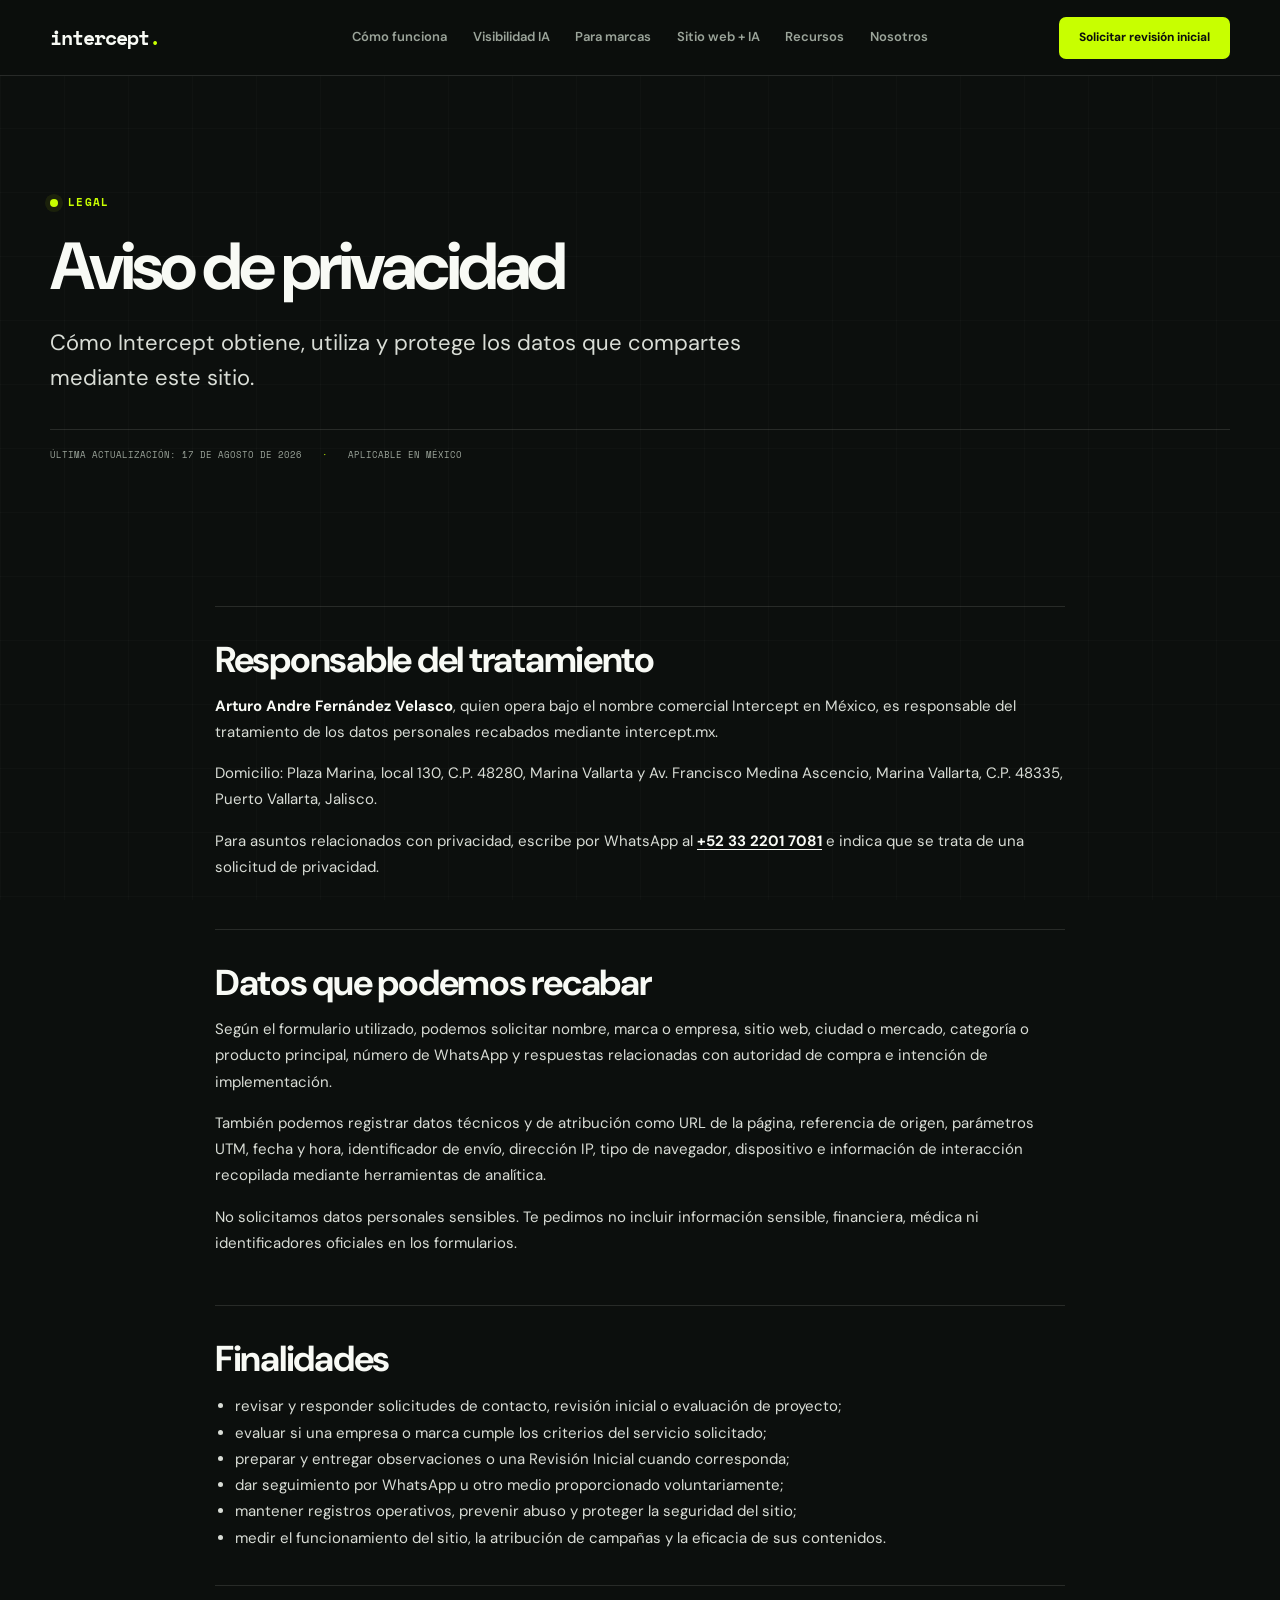
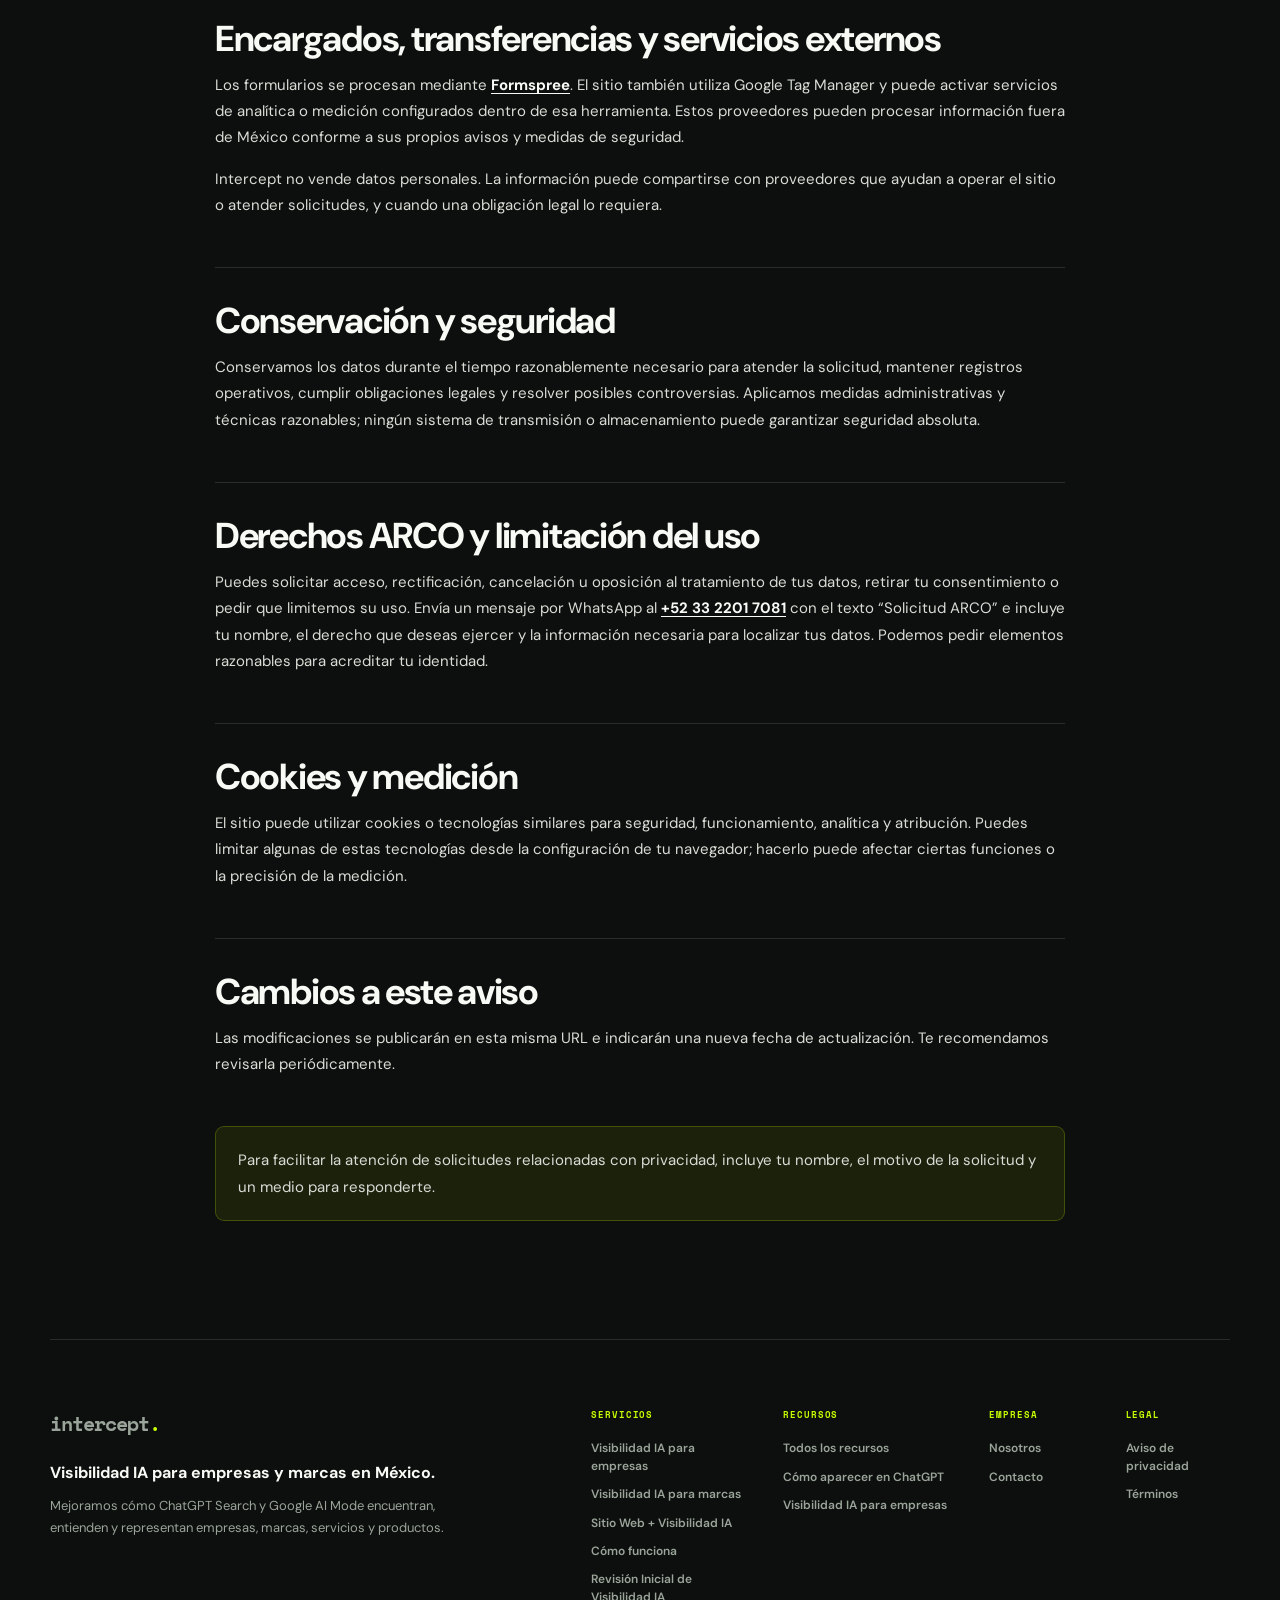
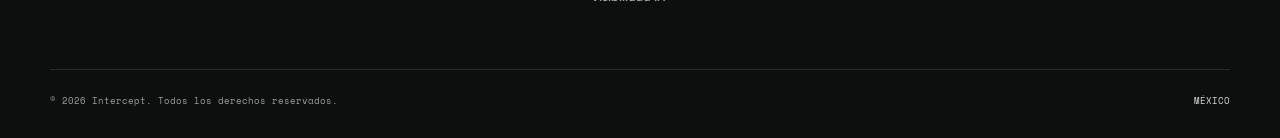
==== commit d9fff46d: "Implement visibility IA messaging and website offer" ====
--- a/aviso-de-privacidad/index.html
+++ b/aviso-de-privacidad/index.html
@@ -32,8 +32,9 @@
     <a class="brand" href="/" aria-label="Intercept, ir al inicio">intercept<span>.</span></a>
     <button class="nav-toggle" type="button" aria-expanded="false" aria-controls="primary-navigation" aria-label="Abrir menú" data-nav-toggle><span data-nav-label>Menú</span><span class="nav-toggle__icon" aria-hidden="true"></span></button>
     <div class="nav-panel" id="primary-navigation" data-nav-panel>
-      <nav class="site-nav" aria-label="Navegación principal"><a href="/como-funciona/">Cómo funciona</a><a href="/visibilidad-ia/">Visibilidad IA</a><a href="/visibilidad-ia-para-marcas/">Para marcas</a><a href="/recursos/">Recursos</a><a href="/nosotros/">Nosotros</a></nav>
-      <a class="button button--accent button--small nav-cta" href="/diagnostico-express/" data-cta-location="header">Solicitar mi Diagnóstico Express</a>
+      <nav class="site-nav" aria-label="Navegación principal"><a href="/como-funciona/">Cómo funciona</a><a href="/visibilidad-ia/">Visibilidad IA</a><a href="/visibilidad-ia-para-marcas/">Para marcas</a>
+        <a href="/sitio-web-visibilidad-ia/">Sitio web + IA</a><a href="/recursos/">Recursos</a><a href="/nosotros/">Nosotros</a></nav>
+      <a class="button button--accent button--small nav-cta" href="/diagnostico-express/" data-cta-location="header">Solicitar revisión inicial</a>
     </div>
   </header>
   <main class="legal-main" id="contenido">
@@ -41,12 +42,14 @@
       <p class="eyebrow"><span></span> Legal</p>
       <h1>Aviso de privacidad</h1>
       <p class="legal-hero__lead">Cómo Intercept obtiene, utiliza y protege los datos que compartes mediante este sitio.</p>
-      <div class="legal-meta"><span>Última actualización: 16 de agosto de 2026</span><span>Aplicable en México</span></div>
+      <div class="legal-meta"><span>Última actualización: 17 de agosto de 2026</span><span>Aplicable en México</span></div>
     </section>
     <article class="section legal-body">
       <section>
         <h2>Responsable del tratamiento</h2>
-        <p><strong>Intercept</strong>, nombre comercial de un proyecto con operación en México, es responsable del tratamiento de los datos personales recabados mediante intercept.mx. Para asuntos relacionados con privacidad, utiliza el enlace de <a href="/visibilidad-ia/#diagnostico-express">contacto</a> e indica que se trata de una solicitud de privacidad.</p>
+        <p><strong>Arturo Andre Fernández Velasco</strong>, quien opera bajo el nombre comercial Intercept en México, es responsable del tratamiento de los datos personales recabados mediante intercept.mx.</p>
+        <p>Domicilio: Plaza Marina, local 130, C.P. 48280, Marina Vallarta y Av. Francisco Medina Ascencio, Marina Vallarta, C.P. 48335, Puerto Vallarta, Jalisco.</p>
+        <p>Para asuntos relacionados con privacidad, escribe por WhatsApp al <a href="https://wa.me/523322017081">+52 33 2201 7081</a> e indica que se trata de una solicitud de privacidad.</p>
       </section>
       <section>
         <h2>Datos que podemos recabar</h2>
@@ -57,9 +60,9 @@
       <section>
         <h2>Finalidades</h2>
         <ul>
-          <li>revisar y responder solicitudes de contacto o diagnóstico;</li>
+          <li>revisar y responder solicitudes de contacto, revisión inicial o evaluación de proyecto;</li>
           <li>evaluar si una empresa o marca cumple los criterios del servicio solicitado;</li>
-          <li>preparar y entregar observaciones o un Diagnóstico Express cuando corresponda;</li>
+          <li>preparar y entregar observaciones o una Revisión Inicial cuando corresponda;</li>
           <li>dar seguimiento por WhatsApp u otro medio proporcionado voluntariamente;</li>
           <li>mantener registros operativos, prevenir abuso y proteger la seguridad del sitio;</li>
           <li>medir el funcionamiento del sitio, la atribución de campañas y la eficacia de sus contenidos.</li>
@@ -76,7 +79,7 @@
       </section>
       <section>
         <h2>Derechos ARCO y limitación del uso</h2>
-        <p>Puedes solicitar acceso, rectificación, cancelación u oposición al tratamiento de tus datos, retirar tu consentimiento o pedir que limitemos su uso. Envía la solicitud mediante el enlace de <a href="/visibilidad-ia/#diagnostico-express">contacto</a>, escribe “Solicitud ARCO” en el campo de mercado o categoría e incluye tu nombre, el derecho que deseas ejercer y la información necesaria para localizar tus datos. Podemos pedir elementos razonables para acreditar tu identidad.</p>
+        <p>Puedes solicitar acceso, rectificación, cancelación u oposición al tratamiento de tus datos, retirar tu consentimiento o pedir que limitemos su uso. Envía un mensaje por WhatsApp al <a href="https://wa.me/523322017081">+52 33 2201 7081</a> con el texto “Solicitud ARCO” e incluye tu nombre, el derecho que deseas ejercer y la información necesaria para localizar tus datos. Podemos pedir elementos razonables para acreditar tu identidad.</p>
       </section>
       <section>
         <h2>Cookies y medición</h2>
@@ -86,16 +89,16 @@
         <h2>Cambios a este aviso</h2>
         <p>Las modificaciones se publicarán en esta misma URL e indicarán una nueva fecha de actualización. Te recomendamos revisarla periódicamente.</p>
       </section>
-      <aside class="legal-callout"><p>Este aviso describe el tratamiento actualmente observable en el sitio. La identidad legal completa y el domicilio del responsable deben incorporarse antes de considerar este documento una versión legal definitiva.</p></aside>
+      <aside class="legal-callout"><p>Para facilitar la atención de solicitudes relacionadas con privacidad, incluye tu nombre, el motivo de la solicitud y un medio para responderte.</p></aside>
     </article>
   </main>
   <footer class="global-footer">
     <div class="global-footer__main">
       <div class="global-footer__identity"><a class="brand" href="/" aria-label="Intercept, ir al inicio">intercept<span>.</span></a><strong>Visibilidad IA para empresas y marcas en México.</strong><p>Mejoramos cómo ChatGPT Search y Google AI Mode encuentran, entienden y representan empresas, marcas, servicios y productos.</p></div>
       <div class="global-footer__nav">
-        <nav class="global-footer__group" aria-label="Servicios"><p>Servicios</p><a href="/visibilidad-ia/">Visibilidad IA para empresas</a><a href="/visibilidad-ia-para-marcas/">Visibilidad IA para marcas</a><a href="/como-funciona/">Cómo funciona</a><a href="/visibilidad-ia/#diagnostico-express">Diagnóstico Express</a></nav>
+        <nav class="global-footer__group" aria-label="Servicios"><p>Servicios</p><a href="/visibilidad-ia/">Visibilidad IA para empresas</a><a href="/visibilidad-ia-para-marcas/">Visibilidad IA para marcas</a><a href="/sitio-web-visibilidad-ia/">Sitio Web + Visibilidad IA</a><a href="/como-funciona/">Cómo funciona</a><a href="/diagnostico-express/">Revisión Inicial de Visibilidad IA</a></nav>
         <nav class="global-footer__group" aria-label="Recursos"><p>Recursos</p><a href="/recursos/">Todos los recursos</a><a href="/recursos/como-aparecer-en-chatgpt/">Cómo aparecer en ChatGPT</a><a href="/recursos/visibilidad-ia-para-empresas/">Visibilidad IA para empresas</a></nav>
-        <nav class="global-footer__group" aria-label="Empresa"><p>Empresa</p><a href="/nosotros/">Nosotros</a><a href="/visibilidad-ia/#diagnostico-express">Contacto</a></nav>
+        <nav class="global-footer__group" aria-label="Empresa"><p>Empresa</p><a href="/nosotros/">Nosotros</a><a href="https://wa.me/523322017081">Contacto</a></nav>
         <nav class="global-footer__group" aria-label="Legal"><p>Legal</p><a href="/aviso-de-privacidad/" aria-current="page">Aviso de privacidad</a><a href="/terminos/">Términos</a></nav>
       </div>
     </div>
--- a/styles.css
+++ b/styles.css
@@ -139,10 +139,11 @@
 
 /* Solutions */
 .solutions-section { padding-top: 104px !important; }
-.solution-grid { display: grid; grid-template-columns: repeat(2, minmax(0, 1fr)); gap: 18px; }
+.solution-grid { display: grid; grid-template-columns: repeat(3, minmax(0, 1fr)); gap: 18px; }
 .solution-card { position: relative; display: flex; min-height: 560px; flex-direction: column; overflow: hidden; padding: clamp(28px, 4vw, 46px); border: 1px solid var(--line-strong); border-radius: var(--radius); background: var(--panel); box-shadow: 0 18px 55px rgba(0,0,0,.18); }
 .solution-card::after { position: absolute; z-index: 0; right: -130px; bottom: -160px; width: 360px; height: 360px; border-radius: 50%; background: radial-gradient(circle, rgba(200,255,0,.055), transparent 68%); content: ""; pointer-events: none; }
 .solution-card--brands { background: linear-gradient(145deg, rgba(200,255,0,.035), transparent 42%), var(--panel); }
+.solution-card--website { background: linear-gradient(145deg, rgba(84,153,255,.06), transparent 42%), var(--panel); }
 .solution-card > * { position: relative; z-index: 1; }
 .solution-card__top { display: flex; align-items: center; justify-content: space-between; gap: 20px; margin-bottom: 58px; padding-bottom: 18px; border-bottom: 1px solid var(--line); color: var(--acid); font-family: var(--font-mono); font-size: 9px; letter-spacing: .1em; text-transform: uppercase; }
 .solution-card__top p { margin: 0; }
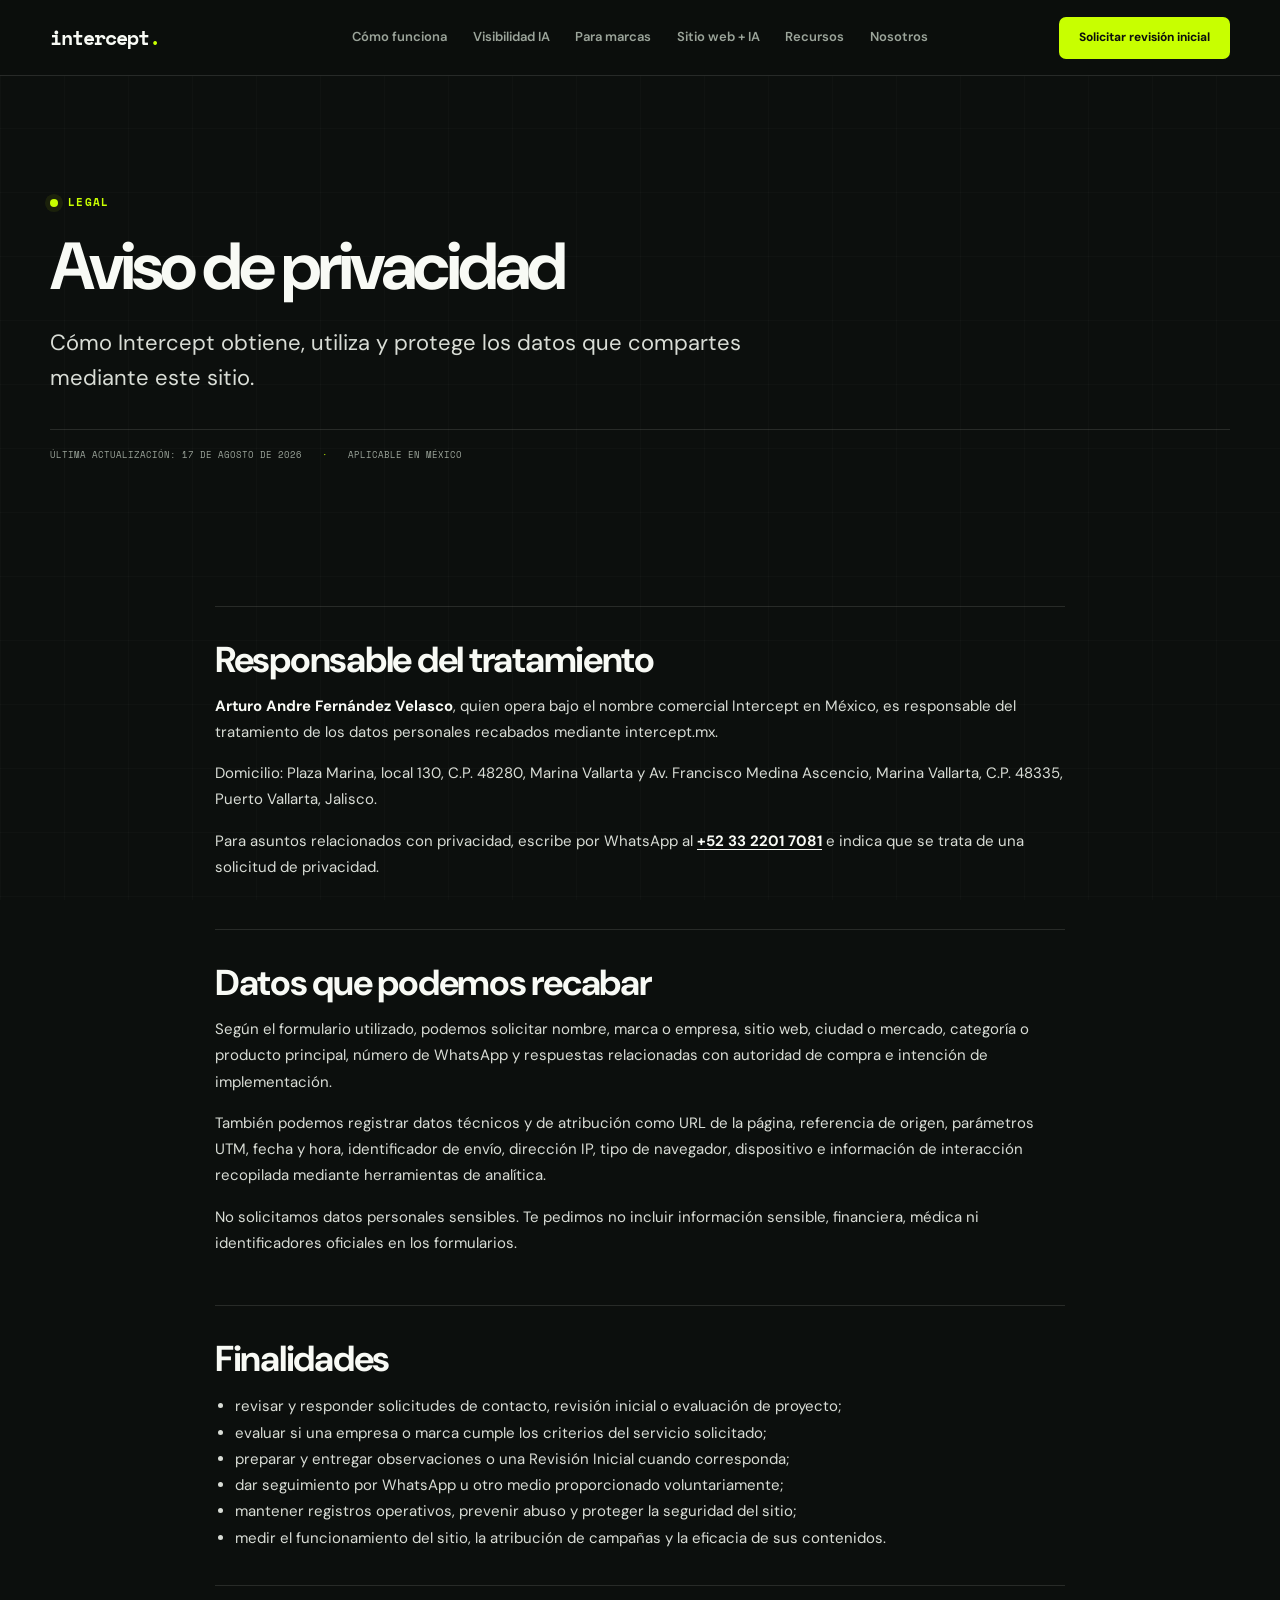
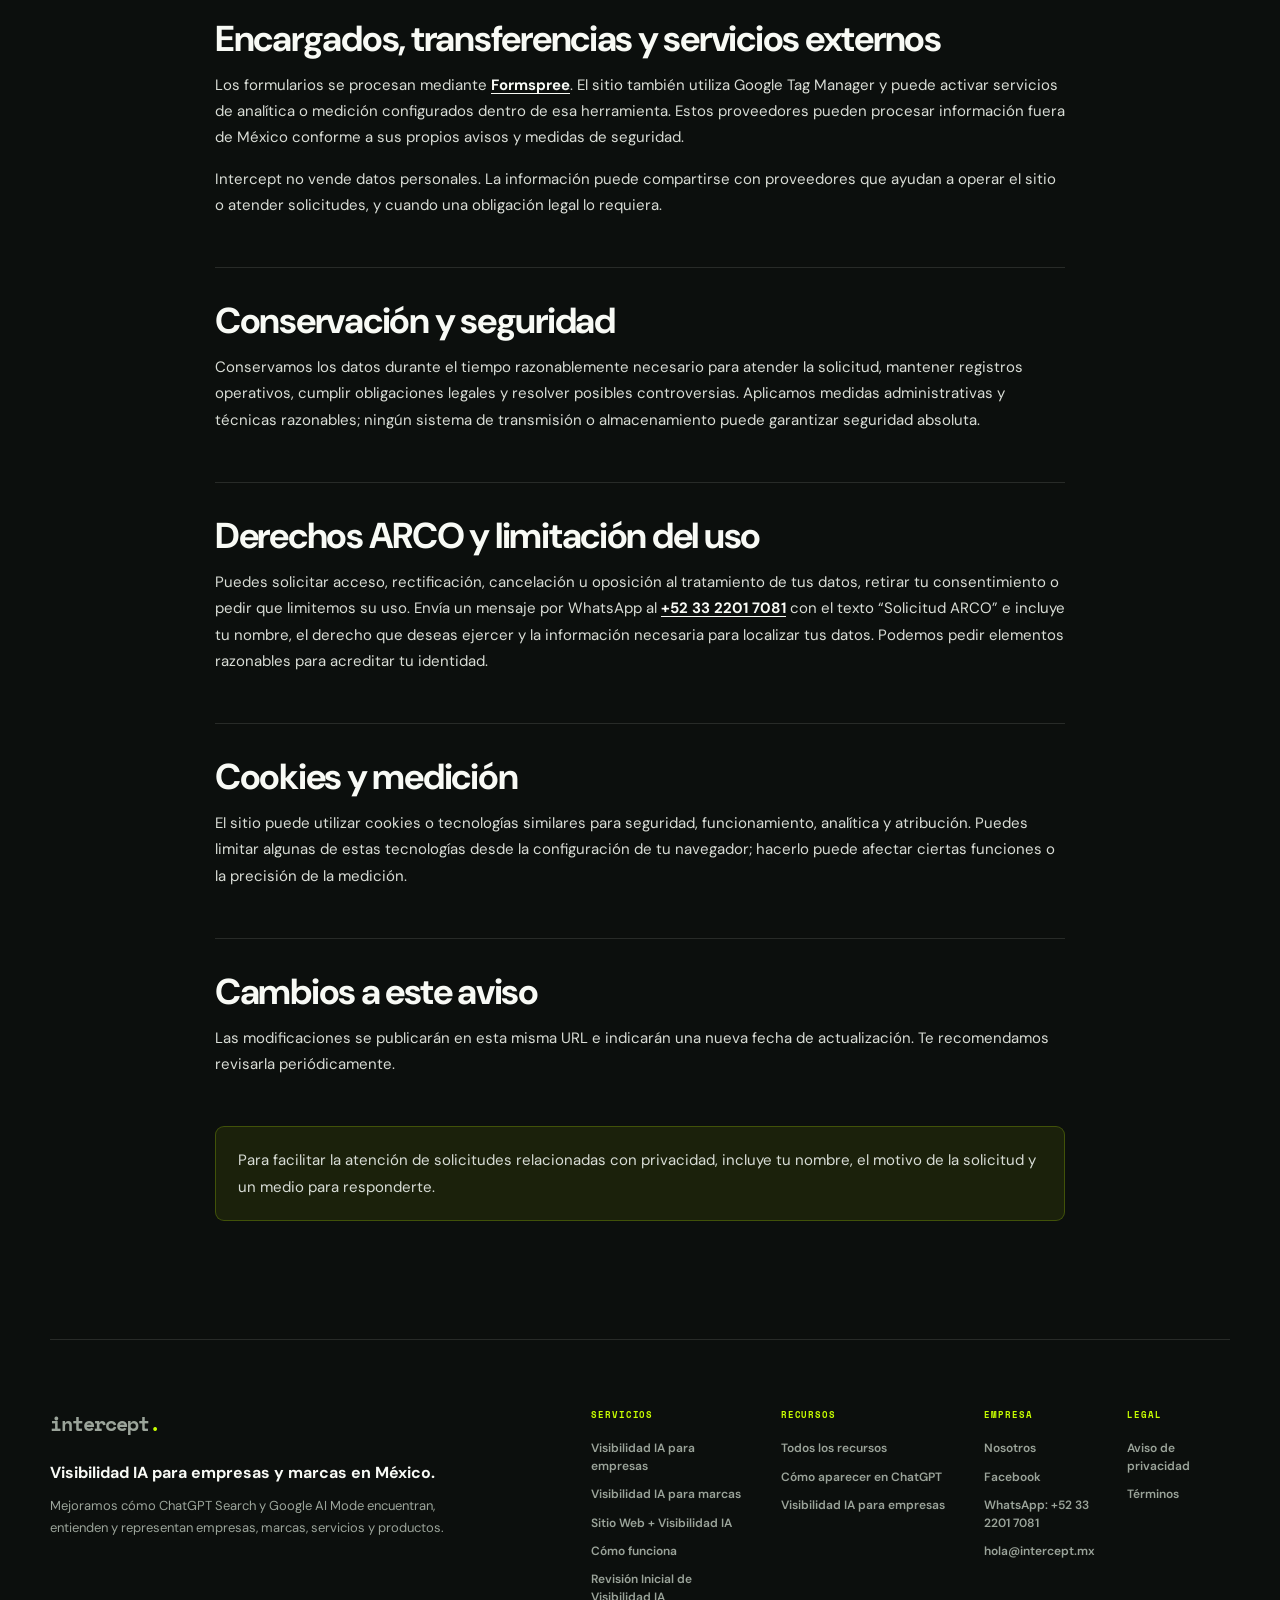
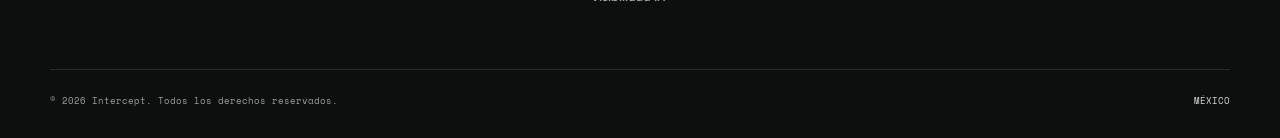
==== commit 2f5dfc2c: "Standardize site URLs on www host" ====
--- a/aviso-de-privacidad/index.html
+++ b/aviso-de-privacidad/index.html
@@ -15,7 +15,7 @@
   <meta name="theme-color" content="#0c0f0d">
   <meta name="description" content="Consulta el aviso de privacidad de Intercept y conoce cómo tratamos los datos enviados mediante este sitio web.">
   <meta name="robots" content="noindex,follow">
-  <link rel="canonical" href="https://intercept.mx/aviso-de-privacidad/">
+  <link rel="canonical" href="https://www.intercept.mx/aviso-de-privacidad/">
   <link rel="preconnect" href="https://fonts.googleapis.com">
   <link rel="preconnect" href="https://fonts.gstatic.com" crossorigin>
   <link href="https://fonts.googleapis.com/css2?family=DM+Sans:opsz,wght@9..40,400;9..40,500;9..40,600;9..40,700&amp;family=Space+Mono:wght@400;700&amp;display=swap" rel="stylesheet">
@@ -98,7 +98,7 @@
       <div class="global-footer__nav">
         <nav class="global-footer__group" aria-label="Servicios"><p>Servicios</p><a href="/visibilidad-ia/">Visibilidad IA para empresas</a><a href="/visibilidad-ia-para-marcas/">Visibilidad IA para marcas</a><a href="/sitio-web-visibilidad-ia/">Sitio Web + Visibilidad IA</a><a href="/como-funciona/">Cómo funciona</a><a href="/diagnostico-express/">Revisión Inicial de Visibilidad IA</a></nav>
         <nav class="global-footer__group" aria-label="Recursos"><p>Recursos</p><a href="/recursos/">Todos los recursos</a><a href="/recursos/como-aparecer-en-chatgpt/">Cómo aparecer en ChatGPT</a><a href="/recursos/visibilidad-ia-para-empresas/">Visibilidad IA para empresas</a></nav>
-        <nav class="global-footer__group" aria-label="Empresa"><p>Empresa</p><a href="/nosotros/">Nosotros</a><a href="https://wa.me/523322017081">Contacto</a></nav>
+        <nav class="global-footer__group" aria-label="Empresa"><p>Empresa</p><a href="/nosotros/">Nosotros</a><a href="https://www.facebook.com/intercept.mx" target="_blank" rel="noopener noreferrer">Facebook</a><a href="https://wa.me/523322017081" target="_blank" rel="noopener noreferrer">WhatsApp: +52 33 2201 7081</a><a href="mailto:hola@intercept.mx">hola@intercept.mx</a></nav>
         <nav class="global-footer__group" aria-label="Legal"><p>Legal</p><a href="/aviso-de-privacidad/" aria-current="page">Aviso de privacidad</a><a href="/terminos/">Términos</a></nav>
       </div>
     </div>
